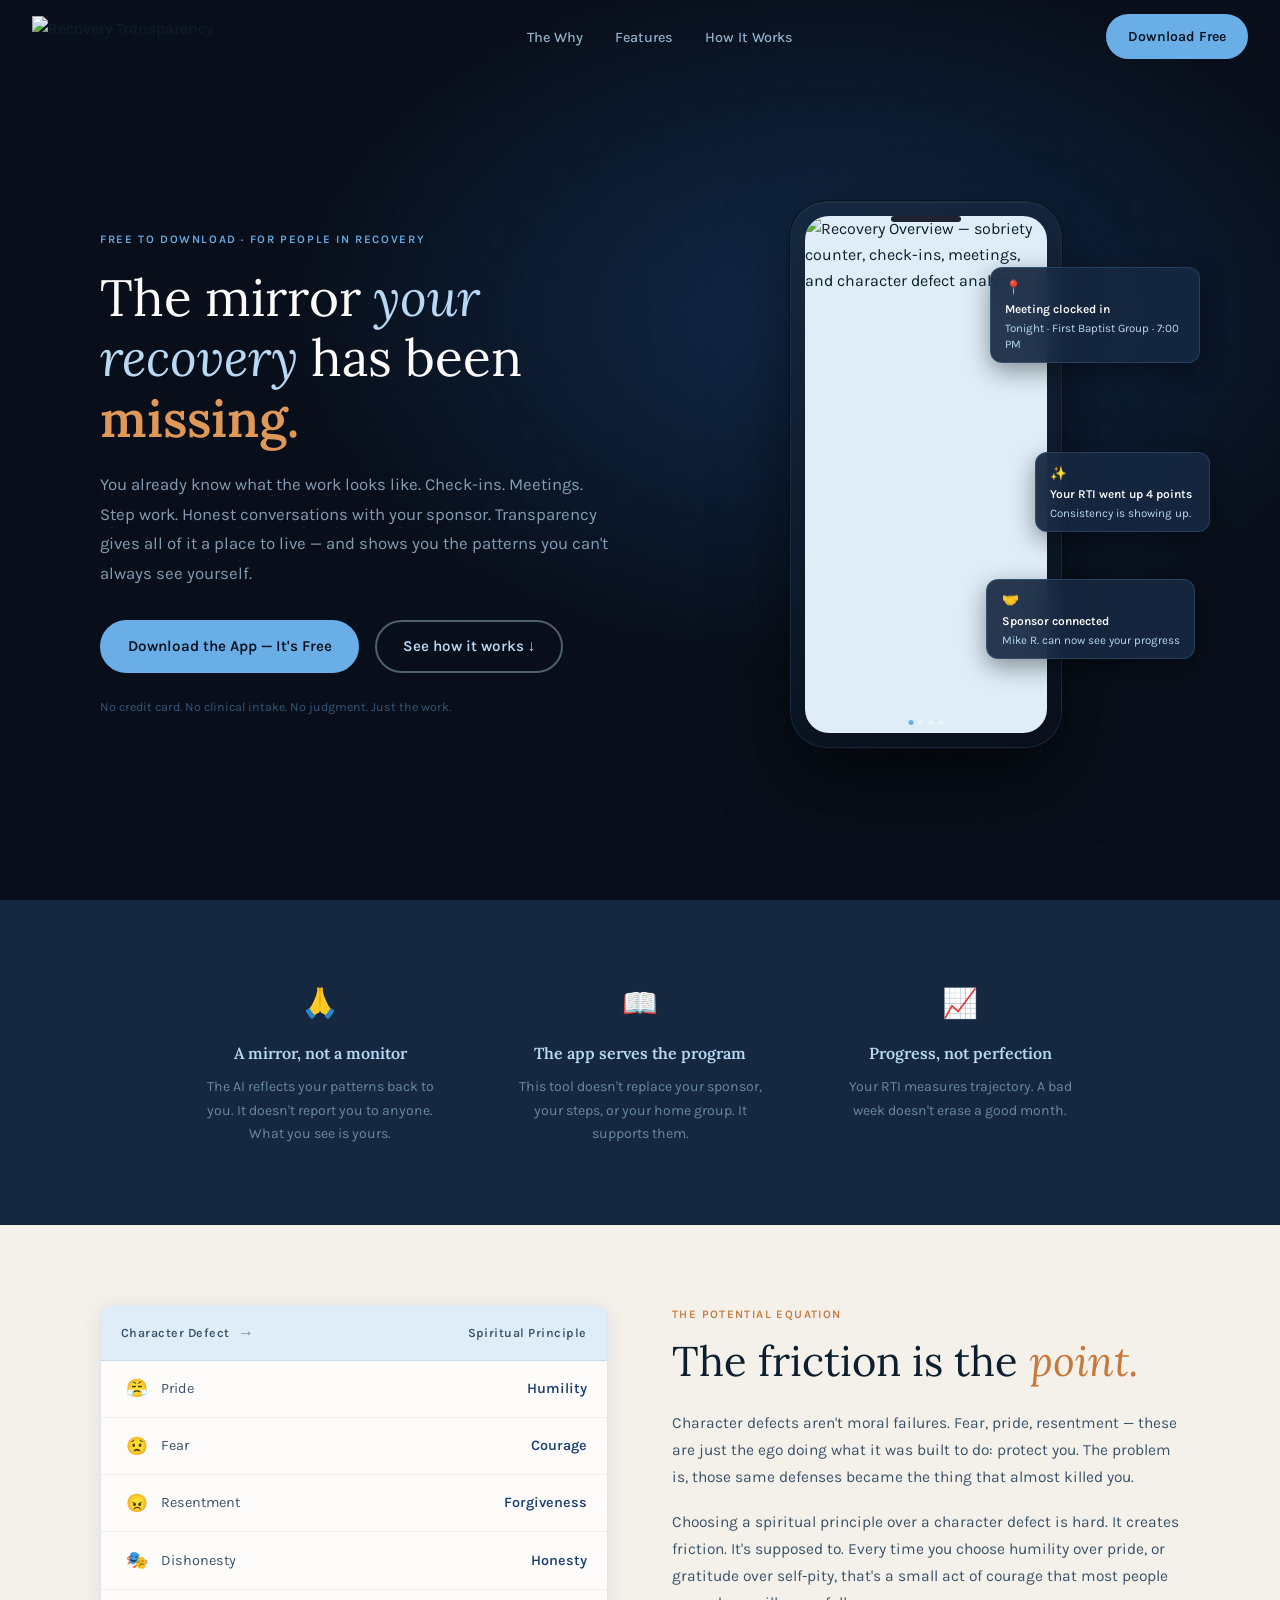
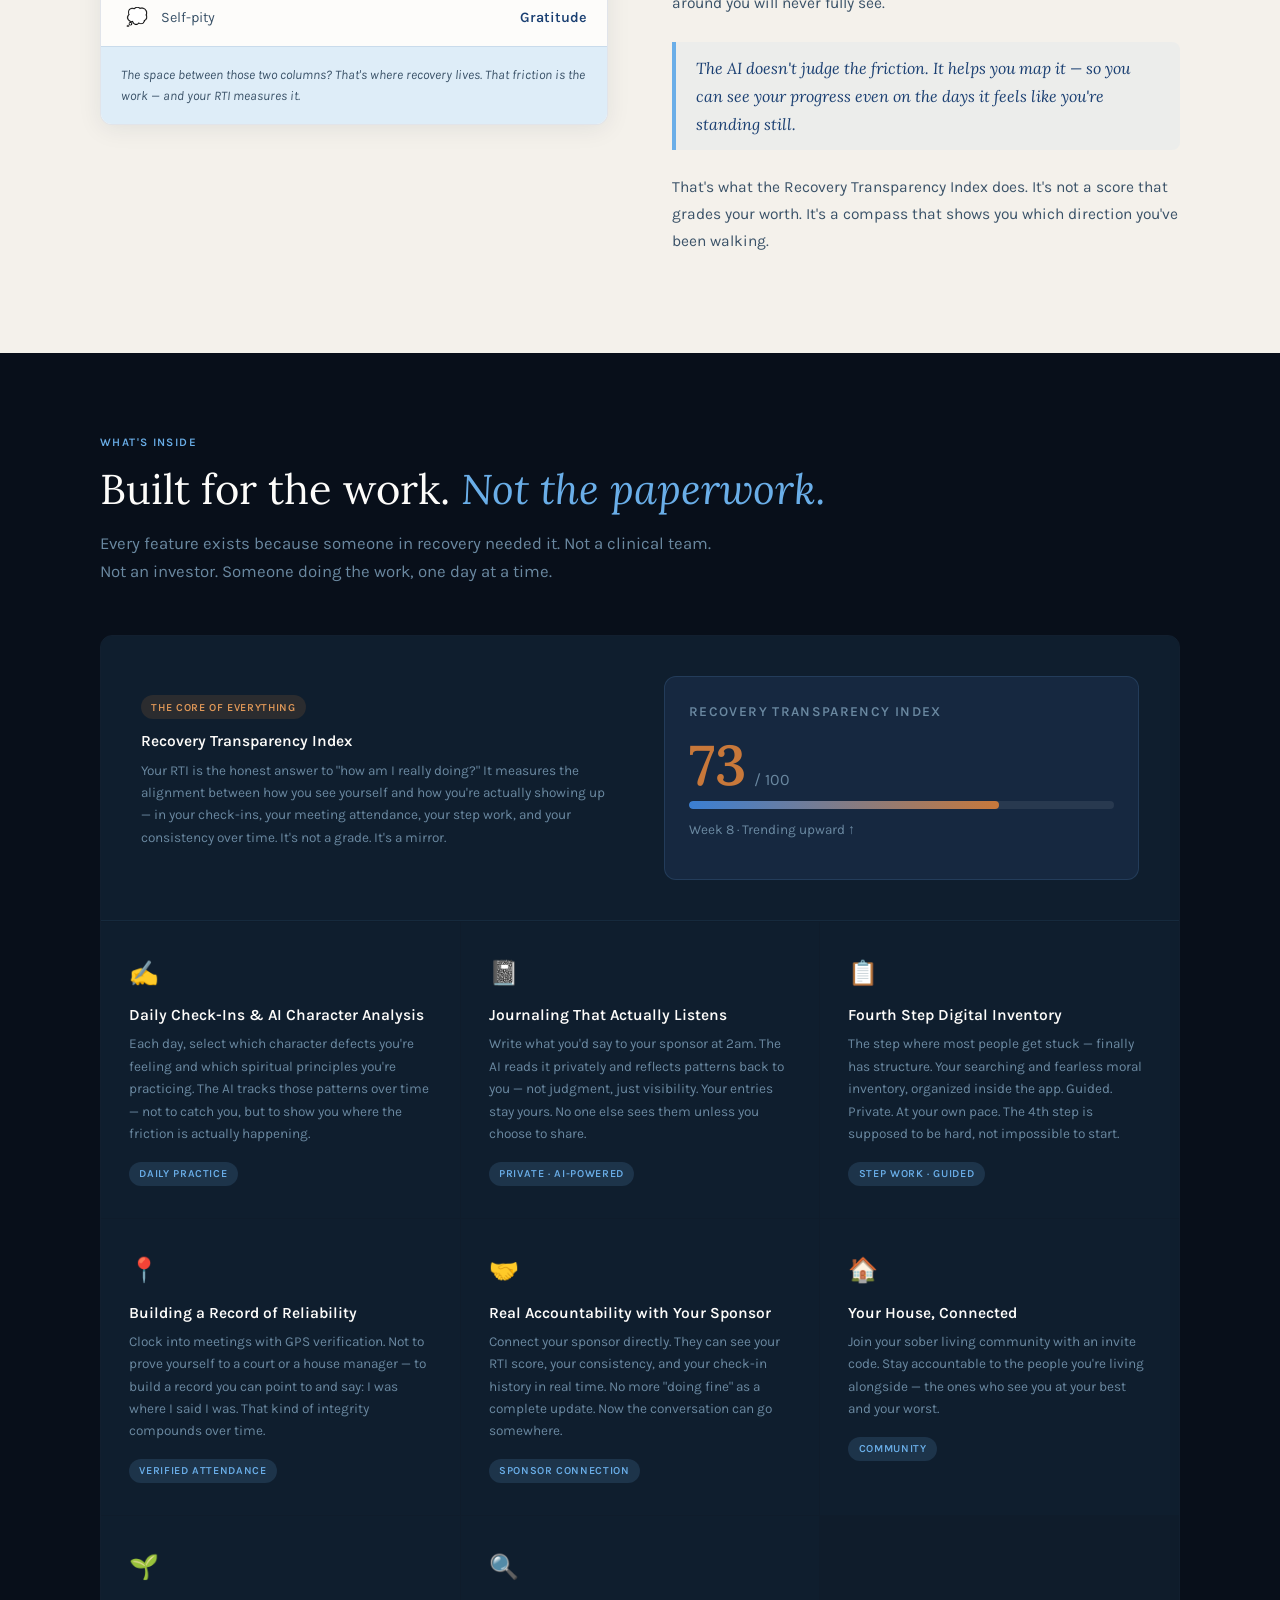
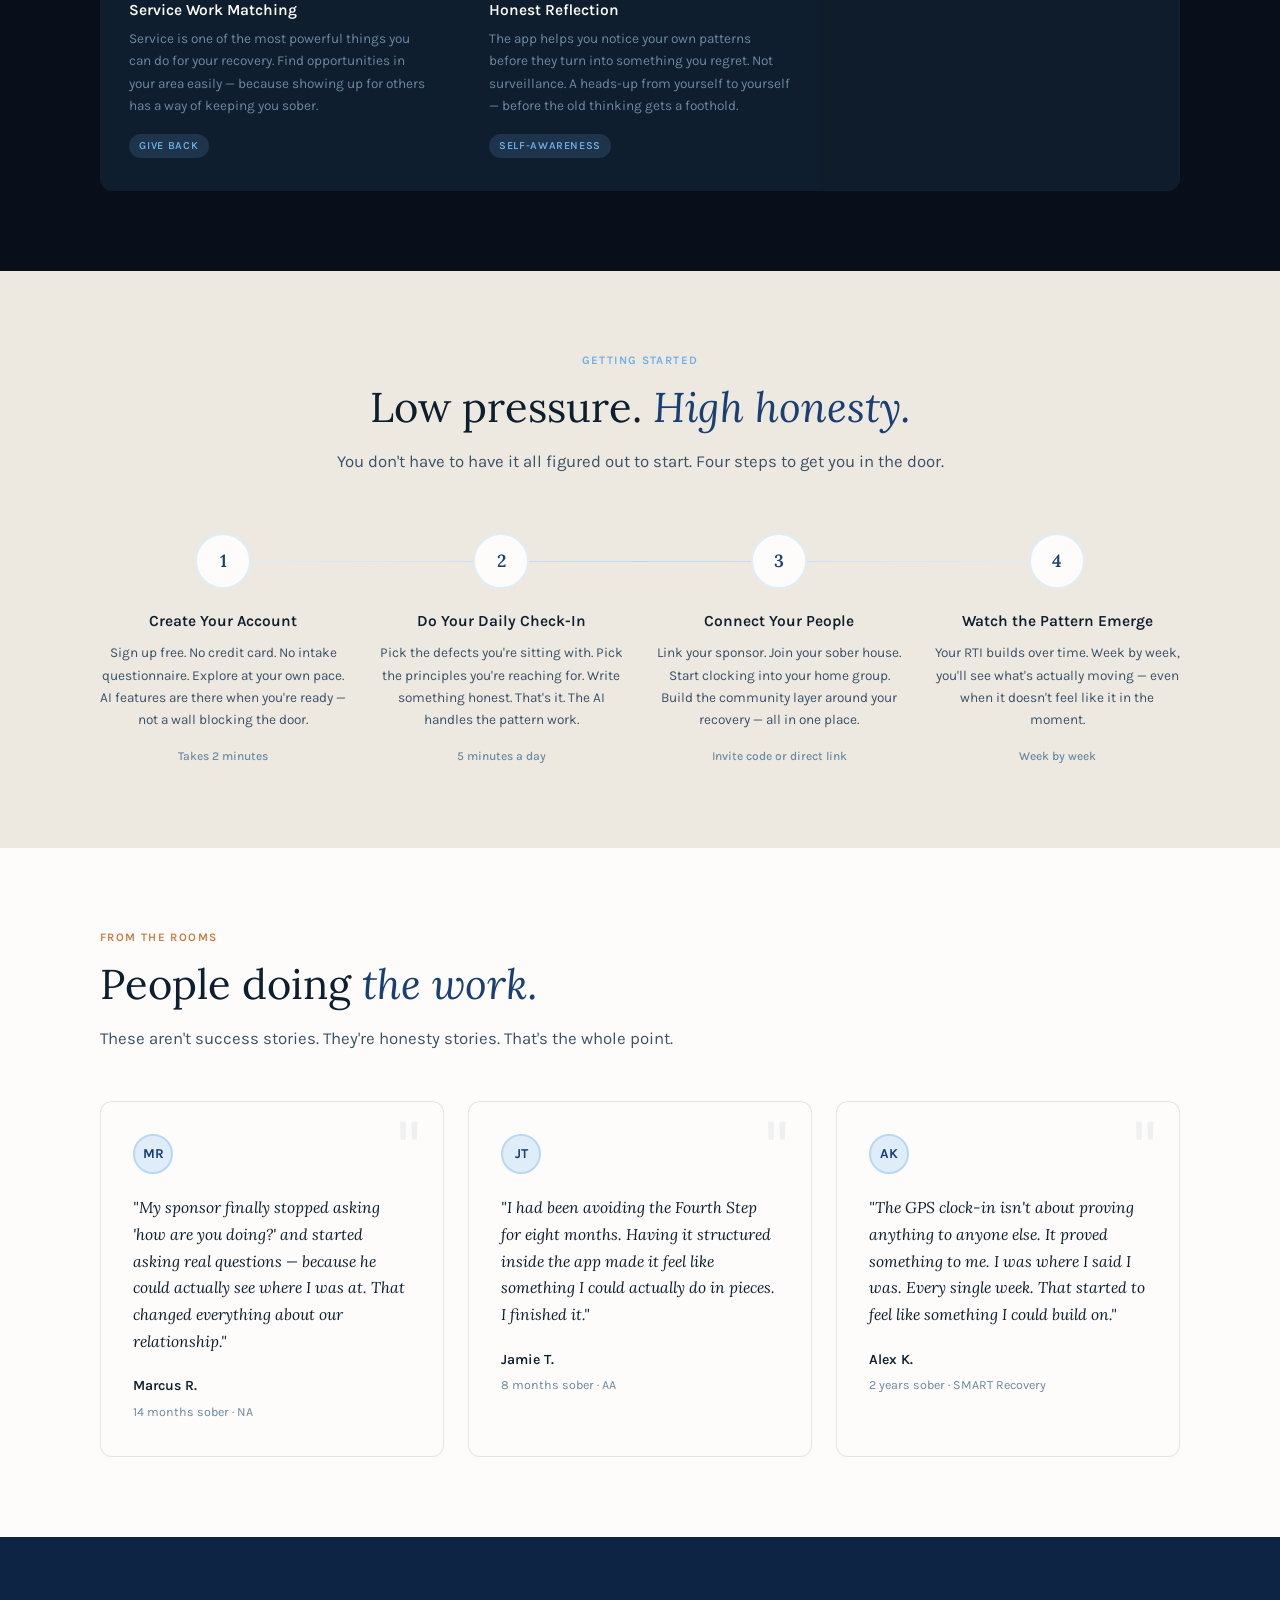
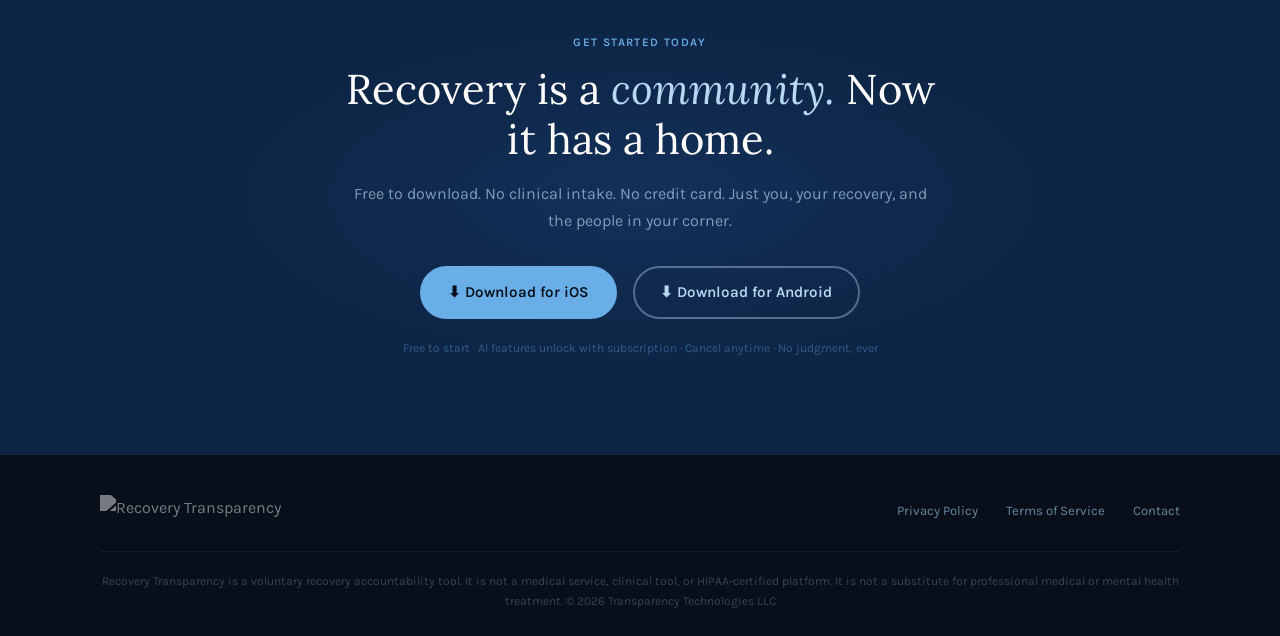
==== index.html @ 27160d1b "feat: initial RTT individual landing page with brand system - Full 9-section marketing site for Reco" ====
<!DOCTYPE html>
<html lang="en">
<head>
  <meta charset="UTF-8" />
  <meta name="viewport" content="width=device-width, initial-scale=1.0" />
  <meta name="description" content="Recovery Transparency — the accountability app built for people doing the work. Track your recovery, connect with your sponsor, and see your patterns with the Recovery Transparency Index." />
  <title>Recovery Transparency — The Mirror Your Recovery Has Been Missing</title>

  <!-- Google Fonts -->
  <link rel="preconnect" href="https://fonts.googleapis.com" />
  <link rel="preconnect" href="https://fonts.gstatic.com" crossorigin />
  <link href="https://fonts.googleapis.com/css2?family=Lora:ital,wght@0,400;0,600;1,400;1,600&family=Karla:wght@300;400;500;600&display=swap" rel="stylesheet" />

  <!-- Styles -->
  <link rel="stylesheet" href="css/styles.css" />
</head>
<body>

  <!-- ════════════════════════════════════════════════════════
       1. FIXED NAV
       ════════════════════════════════════════════════════════ -->
  <nav id="site-nav" aria-label="Main navigation">
    <a href="#" class="nav-logo" aria-label="Recovery Transparency home">
      <img src="assets/images/logo.png" alt="Recovery Transparency" height="42" />
    </a>

    <ul class="nav-links" role="list">
      <li><a href="#why">The Why</a></li>
      <li><a href="#features">Features</a></li>
      <li><a href="#how">How It Works</a></li>
    </ul>

    <div class="nav-cta">
      <a href="#download" class="btn btn-sky">Download Free</a>
    </div>
  </nav>


  <!-- ════════════════════════════════════════════════════════
       2. HERO
       ════════════════════════════════════════════════════════ -->
  <section class="hero" aria-label="Hero">
    <div class="hero-inner">

      <!-- Copy -->
      <div class="hero-copy">
        <span class="hero-eyebrow">Free to download &middot; For people in recovery</span>

        <h1 class="hero-h1">
          The mirror <em>your recovery</em> has been <strong>missing.</strong>
        </h1>

        <p class="hero-body">
          You already know what the work looks like. Check-ins. Meetings. Step work. Honest conversations with your sponsor. Transparency gives all of it a place to live &mdash; and shows you the patterns you can't always see yourself.
        </p>

        <div class="hero-buttons">
          <a href="#download" class="btn btn-sky">Download the App &mdash; It's Free</a>
          <a href="#how" class="btn btn-ghost">See how it works &darr;</a>
        </div>

        <p class="hero-footnote">No credit card. No clinical intake. No judgment. Just the work.</p>
      </div>

      <!-- Phone mockup -->
      <div class="hero-visual">
        <div class="phone-frame">
          <div class="phone-screen">

            <!-- Screenshot carousel
                 Save your screenshots to assets/images/screenshots/
                 Recommended filenames listed below (3 images minimum).
                 The carousel auto-rotates every 3.2 seconds.
            -->
            <div class="screen-carousel">

              <!-- Slide 1: Insights / Recovery Overview
                   Save as: assets/images/screenshots/screen-insights.png -->
              <div class="screen-slide active">
                <img
                  src="assets/images/screenshots/screen-insights.png"
                  alt="Recovery Overview — sobriety counter, check-ins, meetings, and character defect analysis"
                  loading="eager"
                />
              </div>

              <!-- Slide 2: RTI Assessment
                   Save as: assets/images/screenshots/screen-assess.png -->
              <div class="screen-slide">
                <img
                  src="assets/images/screenshots/screen-assess.png"
                  alt="RTI Assessment — weekly recovery scores across Resolve, Acceptance, Self-Worth, and Program Engagement"
                  loading="lazy"
                />
              </div>

              <!-- Slide 3: Meeting Attendance GPS Check-in
                   Save as: assets/images/screenshots/screen-checkin.png -->
              <div class="screen-slide">
                <img
                  src="assets/images/screenshots/screen-checkin.png"
                  alt="Meeting Attendance — GPS verified clock-in with live timer"
                  loading="lazy"
                />
              </div>

              <!-- Slide 4: Fourth Step Inventory
                   Save as: assets/images/screenshots/screen-step4.png -->
              <div class="screen-slide">
                <img
                  src="assets/images/screenshots/screen-step4.png"
                  alt="Fourth Step Inventory — structured resentments, fears, and sex inventory"
                  loading="lazy"
                />
              </div>

            </div><!-- /screen-carousel -->

            <!-- Carousel dots -->
            <div class="screen-dots" aria-hidden="true">
              <button class="screen-dot active" aria-label="Slide 1"></button>
              <button class="screen-dot" aria-label="Slide 2"></button>
              <button class="screen-dot" aria-label="Slide 3"></button>
              <button class="screen-dot" aria-label="Slide 4"></button>
            </div>

          </div><!-- /phone-screen -->
        </div><!-- /phone-frame -->

        <!-- Floating notification cards -->
        <div class="float-card card-1" aria-hidden="true">
          <span class="float-icon">📍</span>
          <strong>Meeting clocked in</strong>
          Tonight &middot; First Baptist Group &middot; 7:00 PM
        </div>

        <div class="float-card card-2" aria-hidden="true">
          <span class="float-icon">✨</span>
          <strong>Your RTI went up 4 points</strong>
          Consistency is showing up.
        </div>

        <div class="float-card card-3" aria-hidden="true">
          <span class="float-icon">🤝</span>
          <strong>Sponsor connected</strong>
          Mike R. can now see your progress
        </div>

      </div><!-- /hero-visual -->
    </div><!-- /hero-inner -->
  </section>


  <!-- ════════════════════════════════════════════════════════
       3. PHILOSOPHY STRIP
       ════════════════════════════════════════════════════════ -->
  <section class="philosophy" aria-label="Our philosophy">
    <div class="philosophy-inner">

      <div class="phil-item reveal">
        <span class="phil-icon">🙏</span>
        <p class="phil-title">A mirror, not a monitor</p>
        <p class="phil-body">The AI reflects your patterns back to you. It doesn't report you to anyone. What you see is yours.</p>
      </div>

      <div class="phil-item reveal reveal-delay-1">
        <span class="phil-icon">📖</span>
        <p class="phil-title">The app serves the program</p>
        <p class="phil-body">This tool doesn't replace your sponsor, your steps, or your home group. It supports them.</p>
      </div>

      <div class="phil-item reveal reveal-delay-2">
        <span class="phil-icon">📈</span>
        <p class="phil-title">Progress, not perfection</p>
        <p class="phil-body">Your RTI measures trajectory. A bad week doesn't erase a good month.</p>
      </div>

    </div>
  </section>


  <!-- ════════════════════════════════════════════════════════
       4. POTENTIAL EQUATION  (#why)
       ════════════════════════════════════════════════════════ -->
  <section id="why" class="potential" aria-labelledby="why-heading">
    <div class="potential-inner">

      <!-- Left: visual card -->
      <div class="reveal">
        <div class="defect-card">
          <div class="defect-card-header">
            <span>Character Defect</span>
            <span class="arrow">&rarr;</span>
            <span>Spiritual Principle</span>
          </div>

          <div class="defect-row">
            <span class="defect-emoji">😤</span>
            <span class="defect-name">Pride</span>
            <span class="principle-name">Humility</span>
          </div>

          <div class="defect-row">
            <span class="defect-emoji">😟</span>
            <span class="defect-name">Fear</span>
            <span class="principle-name">Courage</span>
          </div>

          <div class="defect-row">
            <span class="defect-emoji">😠</span>
            <span class="defect-name">Resentment</span>
            <span class="principle-name">Forgiveness</span>
          </div>

          <div class="defect-row">
            <span class="defect-emoji">🎭</span>
            <span class="defect-name">Dishonesty</span>
            <span class="principle-name">Honesty</span>
          </div>

          <div class="defect-row">
            <span class="defect-emoji">💭</span>
            <span class="defect-name">Self-pity</span>
            <span class="principle-name">Gratitude</span>
          </div>

          <p class="friction-box">
            The space between those two columns? That's where recovery lives. That friction is the work &mdash; and your RTI measures it.
          </p>
        </div>
      </div>

      <!-- Right: copy -->
      <div class="potential-copy reveal reveal-delay-1">
        <span class="eyebrow">The Potential Equation</span>
        <h2 id="why-heading" class="section-title">The friction is the <em>point.</em></h2>

        <p>Character defects aren't moral failures. Fear, pride, resentment &mdash; these are just the ego doing what it was built to do: protect you. The problem is, those same defenses became the thing that almost killed you.</p>

        <p>Choosing a spiritual principle over a character defect is hard. It creates friction. It's supposed to. Every time you choose humility over pride, or gratitude over self-pity, that's a small act of courage that most people around you will never fully see.</p>

        <blockquote>
          <p>The AI doesn't judge the friction. It helps you map it &mdash; so you can see your progress even on the days it feels like you're standing still.</p>
        </blockquote>

        <p>That's what the Recovery Transparency Index does. It's not a score that grades your worth. It's a compass that shows you which direction you've been walking.</p>
      </div>

    </div>
  </section>


  <!-- ════════════════════════════════════════════════════════
       5. FEATURES  (#features)
       ════════════════════════════════════════════════════════ -->
  <section id="features" class="features" aria-labelledby="features-heading">
    <div class="features-header">
      <span class="eyebrow">What's inside</span>
      <h2 id="features-heading" class="section-title">Built for the work. <em>Not the paperwork.</em></h2>
      <p class="section-lead">Every feature exists because someone in recovery needed it. Not a clinical team. Not an investor. Someone doing the work, one day at a time.</p>
    </div>

    <div class="features-grid-wrap">
      <div class="features-grid">

        <!-- Hero feature: RTI -->
        <div class="feat-cell feat-hero reveal">
          <div class="feat-hero-copy">
            <span class="tag">The Core of Everything</span>
            <h3>Recovery Transparency Index</h3>
            <p>Your RTI is the honest answer to "how am I really doing?" It measures the alignment between how you see yourself and how you're actually showing up &mdash; in your check-ins, your meeting attendance, your step work, and your consistency over time. It's not a grade. It's a mirror.</p>
          </div>

          <div class="rti-widget">
            <p class="rti-widget-label">Recovery Transparency Index</p>
            <div class="rti-score-row">
              <span class="rti-number">73</span>
              <span class="rti-denom">/ 100</span>
            </div>
            <div class="rti-bar-wrap">
              <div class="rti-bar"></div>
            </div>
            <p class="rti-week">Week 8 &middot; Trending upward &uarr;</p>
          </div>
        </div>

        <!-- Feature 1 -->
        <div class="feat-cell reveal">
          <span class="feat-icon">✍️</span>
          <h3>Daily Check-Ins &amp; AI Character Analysis</h3>
          <p>Each day, select which character defects you're feeling and which spiritual principles you're practicing. The AI tracks those patterns over time &mdash; not to catch you, but to show you where the friction is actually happening.</p>
          <span class="tag">Daily Practice</span>
        </div>

        <!-- Feature 2 -->
        <div class="feat-cell reveal reveal-delay-1">
          <span class="feat-icon">📓</span>
          <h3>Journaling That Actually Listens</h3>
          <p>Write what you'd say to your sponsor at 2am. The AI reads it privately and reflects patterns back to you &mdash; not judgment, just visibility. Your entries stay yours. No one else sees them unless you choose to share.</p>
          <span class="tag">Private &middot; AI-Powered</span>
        </div>

        <!-- Feature 3 -->
        <div class="feat-cell reveal reveal-delay-2">
          <span class="feat-icon">📋</span>
          <h3>Fourth Step Digital Inventory</h3>
          <p>The step where most people get stuck &mdash; finally has structure. Your searching and fearless moral inventory, organized inside the app. Guided. Private. At your own pace. The 4th step is supposed to be hard, not impossible to start.</p>
          <span class="tag">Step Work &middot; Guided</span>
        </div>

        <!-- Feature 4 -->
        <div class="feat-cell reveal">
          <span class="feat-icon">📍</span>
          <h3>Building a Record of Reliability</h3>
          <p>Clock into meetings with GPS verification. Not to prove yourself to a court or a house manager &mdash; to build a record you can point to and say: I was where I said I was. That kind of integrity compounds over time.</p>
          <span class="tag">Verified Attendance</span>
        </div>

        <!-- Feature 5 -->
        <div class="feat-cell reveal reveal-delay-1">
          <span class="feat-icon">🤝</span>
          <h3>Real Accountability with Your Sponsor</h3>
          <p>Connect your sponsor directly. They can see your RTI score, your consistency, and your check-in history in real time. No more "doing fine" as a complete update. Now the conversation can go somewhere.</p>
          <span class="tag">Sponsor Connection</span>
        </div>

        <!-- Feature 6 -->
        <div class="feat-cell reveal reveal-delay-2">
          <span class="feat-icon">🏠</span>
          <h3>Your House, Connected</h3>
          <p>Join your sober living community with an invite code. Stay accountable to the people you're living alongside &mdash; the ones who see you at your best and your worst.</p>
          <span class="tag">Community</span>
        </div>

        <!-- Feature 7 -->
        <div class="feat-cell reveal">
          <span class="feat-icon">🌱</span>
          <h3>Service Work Matching</h3>
          <p>Service is one of the most powerful things you can do for your recovery. Find opportunities in your area easily &mdash; because showing up for others has a way of keeping you sober.</p>
          <span class="tag">Give Back</span>
        </div>

        <!-- Feature 8 -->
        <div class="feat-cell reveal reveal-delay-1">
          <span class="feat-icon">🔍</span>
          <h3>Honest Reflection</h3>
          <p>The app helps you notice your own patterns before they turn into something you regret. Not surveillance. A heads-up from yourself to yourself &mdash; before the old thinking gets a foothold.</p>
          <span class="tag">Self-Awareness</span>
        </div>

      </div><!-- /features-grid -->
    </div><!-- /features-grid-wrap -->
  </section>


  <!-- ════════════════════════════════════════════════════════
       6. HOW IT WORKS  (#how)
       ════════════════════════════════════════════════════════ -->
  <section id="how" class="how-it-works" aria-labelledby="how-heading">
    <div class="how-header">
      <span class="eyebrow">Getting started</span>
      <h2 id="how-heading" class="section-title">Low pressure. <em>High honesty.</em></h2>
      <p class="section-lead">You don't have to have it all figured out to start. Four steps to get you in the door.</p>
    </div>

    <div class="steps-grid">

      <div class="step-item reveal">
        <div class="step-circle">1</div>
        <h3 class="step-title">Create Your Account</h3>
        <p class="step-body">Sign up free. No credit card. No intake questionnaire. Explore at your own pace. AI features are there when you're ready &mdash; not a wall blocking the door.</p>
        <span class="step-note">Takes 2 minutes</span>
      </div>

      <div class="step-item reveal reveal-delay-1">
        <div class="step-circle">2</div>
        <h3 class="step-title">Do Your Daily Check-In</h3>
        <p class="step-body">Pick the defects you're sitting with. Pick the principles you're reaching for. Write something honest. That's it. The AI handles the pattern work.</p>
        <span class="step-note">5 minutes a day</span>
      </div>

      <div class="step-item reveal reveal-delay-2">
        <div class="step-circle">3</div>
        <h3 class="step-title">Connect Your People</h3>
        <p class="step-body">Link your sponsor. Join your sober house. Start clocking into your home group. Build the community layer around your recovery &mdash; all in one place.</p>
        <span class="step-note">Invite code or direct link</span>
      </div>

      <div class="step-item reveal reveal-delay-3">
        <div class="step-circle">4</div>
        <h3 class="step-title">Watch the Pattern Emerge</h3>
        <p class="step-body">Your RTI builds over time. Week by week, you'll see what's actually moving &mdash; even when it doesn't feel like it in the moment.</p>
        <span class="step-note">Week by week</span>
      </div>

    </div>
  </section>


  <!-- ════════════════════════════════════════════════════════
       7. TESTIMONIALS
       ════════════════════════════════════════════════════════ -->
  <section class="testimonials" aria-labelledby="testimonials-heading">
    <div class="test-header">
      <span class="eyebrow">From the rooms</span>
      <h2 id="testimonials-heading" class="section-title">People doing <em>the work.</em></h2>
      <p class="section-lead">These aren't success stories. They're honesty stories. That's the whole point.</p>
    </div>

    <div class="test-grid">

      <!-- Testimonial 1 -->
      <div class="test-card reveal">
        <div class="test-avatar" aria-hidden="true">MR</div>
        <blockquote class="test-quote">
          "My sponsor finally stopped asking 'how are you doing?' and started asking real questions &mdash; because he could actually see where I was at. That changed everything about our relationship."
        </blockquote>
        <div class="test-byline">
          <strong>Marcus R.</strong>
          <span>14 months sober &middot; NA</span>
        </div>
      </div>

      <!-- Testimonial 2 -->
      <div class="test-card reveal reveal-delay-1">
        <div class="test-avatar" aria-hidden="true">JT</div>
        <blockquote class="test-quote">
          "I had been avoiding the Fourth Step for eight months. Having it structured inside the app made it feel like something I could actually do in pieces. I finished it."
        </blockquote>
        <div class="test-byline">
          <strong>Jamie T.</strong>
          <span>8 months sober &middot; AA</span>
        </div>
      </div>

      <!-- Testimonial 3 -->
      <div class="test-card reveal reveal-delay-2">
        <div class="test-avatar" aria-hidden="true">AK</div>
        <blockquote class="test-quote">
          "The GPS clock-in isn't about proving anything to anyone else. It proved something to me. I was where I said I was. Every single week. That started to feel like something I could build on."
        </blockquote>
        <div class="test-byline">
          <strong>Alex K.</strong>
          <span>2 years sober &middot; SMART Recovery</span>
        </div>
      </div>

    </div>
  </section>


  <!-- ════════════════════════════════════════════════════════
       8. CTA / DOWNLOAD  (#download)
       ════════════════════════════════════════════════════════ -->
  <section id="download" class="cta-section" aria-labelledby="download-heading">
    <div class="cta-inner">
      <span class="eyebrow">Get started today</span>
      <h2 id="download-heading" class="section-title">Recovery is a <em>community.</em> Now it has a home.</h2>
      <p class="cta-body">Free to download. No clinical intake. No credit card. Just you, your recovery, and the people in your corner.</p>

      <div class="cta-buttons">
        <!-- Replace href="#" with your App Store URL when available -->
        <a href="#" class="btn btn-sky">&#11015; Download for iOS</a>
        <!-- Replace href="#" with your Google Play URL when available -->
        <a href="#" class="btn btn-ghost">&#11015; Download for Android</a>
      </div>

      <p class="cta-fine">Free to start &middot; AI features unlock with subscription &middot; Cancel anytime &middot; No judgment, ever</p>
    </div>
  </section>


  <!-- ════════════════════════════════════════════════════════
       9. FOOTER
       ════════════════════════════════════════════════════════ -->
  <footer aria-label="Site footer">
    <div class="footer-top">
      <a href="#" class="footer-logo" aria-label="Recovery Transparency home">
        <img
          src="assets/images/logo.png"
          alt="Recovery Transparency"
          height="32"
          style="filter: brightness(0) invert(1); opacity: 0.45;"
        />
      </a>

      <nav class="footer-links" aria-label="Footer navigation">
        <a href="#">Privacy Policy</a>
        <a href="#">Terms of Service</a>
        <a href="#">Contact</a>
      </nav>
    </div>

    <hr class="footer-divider" />

    <p class="footer-disclaimer">
      Recovery Transparency is a voluntary recovery accountability tool. It is not a medical service, clinical tool, or HIPAA-certified platform. It is not a substitute for professional medical or mental health treatment. &copy; 2026 Transparency Technologies LLC
    </p>
  </footer>


  <!-- JS -->
  <script src="js/main.js"></script>

</body>
</html>
---- css/styles.css ----
/* ============================================================
   RECOVERY TRANSPARENCY — styles.css
   Transparency Technologies LLC
   Pure CSS, no frameworks
   ============================================================ */

/* ── Google Fonts ─────────────────────────────────────────── */
@import url('https://fonts.googleapis.com/css2?family=Lora:ital,wght@0,400;0,600;1,400;1,600&family=Karla:wght@300;400;500;600&display=swap');

/* ── Brand Tokens ─────────────────────────────────────────── */
:root {
  /* Blues */
  --color-navy-deep:      #0d2444;
  --color-brand-blue:     #1a3f72;
  --color-interactive:    #3a7fd4;
  --color-sky:            #6aaee8;
  --color-frost:          #b8d8f4;
  --color-pale:           #deedf8;

  /* Ambers & Gold */
  --color-amber:          #c8783a;
  --color-amber-light:    #e09858;
  --color-gold:           #c8a040;

  /* Darks */
  --color-night:          #080f1a;
  --color-deep:           #0f1e2e;
  --color-slate:          #162840;

  /* Lights */
  --color-paper:          #f4f1eb;
  --color-warm:           #ede9e0;
  --color-white:          #fdfcfa;

  /* Text */
  --color-text-dark:      #0d1e2e;
  --color-text-mid:       #3a5268;
  --color-text-soft:      #6a88a0;

  /* Fonts */
  --font-display:         'Lora', Georgia, serif;
  --font-body:            'Karla', 'Helvetica Neue', sans-serif;

  /* Spacing */
  --section-pad:          5rem 1.5rem;
  --container-max:        1080px;
  --radius:               12px;
  --radius-sm:            8px;
}

/* ── Reset & Base ─────────────────────────────────────────── */
*, *::before, *::after {
  box-sizing: border-box;
  margin: 0;
  padding: 0;
}

html {
  scroll-behavior: smooth;
  font-size: 16px;
}

body {
  font-family: var(--font-body);
  font-weight: 400;
  color: var(--color-text-dark);
  background: var(--color-white);
  line-height: 1.65;
  -webkit-font-smoothing: antialiased;
}

img {
  max-width: 100%;
  height: auto;
  display: block;
}

a {
  color: inherit;
  text-decoration: none;
}

ul {
  list-style: none;
}

/* ── Utility ──────────────────────────────────────────────── */
.container {
  max-width: var(--container-max);
  margin: 0 auto;
  padding: 0 1.5rem;
}

.eyebrow {
  font-family: var(--font-body);
  font-size: 0.72rem;
  font-weight: 600;
  letter-spacing: 0.12em;
  text-transform: uppercase;
  color: var(--color-sky);
  display: block;
  margin-bottom: 0.75rem;
}

.section-title {
  font-family: var(--font-display);
  font-size: clamp(1.8rem, 3.5vw, 2.6rem);
  font-weight: 400;
  line-height: 1.2;
  color: var(--color-text-dark);
  margin-bottom: 1rem;
}

.section-title em {
  font-style: italic;
  color: var(--color-brand-blue);
}

.section-lead {
  font-size: 1.05rem;
  color: var(--color-text-mid);
  max-width: 640px;
  line-height: 1.7;
}

.btn {
  display: inline-flex;
  align-items: center;
  gap: 0.5rem;
  padding: 0.75rem 1.6rem;
  border-radius: 50px;
  font-family: var(--font-body);
  font-size: 0.95rem;
  font-weight: 600;
  cursor: pointer;
  border: 2px solid transparent;
  transition: background 0.2s, color 0.2s, transform 0.15s, border-color 0.2s;
  white-space: nowrap;
}

.btn:hover {
  transform: translateY(-2px);
}

.btn-sky {
  background: var(--color-sky);
  color: var(--color-night);
  border-color: var(--color-sky);
}

.btn-sky:hover {
  background: var(--color-frost);
  border-color: var(--color-frost);
}

.btn-ghost {
  background: transparent;
  color: var(--color-frost);
  border-color: rgba(184, 216, 244, 0.4);
}

.btn-ghost:hover {
  background: rgba(184, 216, 244, 0.08);
  border-color: var(--color-frost);
}

.btn-ghost-dark {
  background: transparent;
  color: var(--color-brand-blue);
  border-color: var(--color-brand-blue);
}

.btn-ghost-dark:hover {
  background: var(--color-brand-blue);
  color: var(--color-white);
}

.tag {
  display: inline-block;
  padding: 0.2rem 0.65rem;
  border-radius: 50px;
  font-size: 0.7rem;
  font-weight: 600;
  letter-spacing: 0.06em;
  text-transform: uppercase;
  background: rgba(106, 174, 232, 0.15);
  color: var(--color-sky);
}

/* ── Scroll Reveal ────────────────────────────────────────── */
.reveal {
  opacity: 0;
  transform: translateY(22px);
  transition: opacity 0.65s ease, transform 0.65s ease;
}

.reveal.is-visible {
  opacity: 1;
  transform: translateY(0);
}

.reveal-delay-1 { transition-delay: 0.1s; }
.reveal-delay-2 { transition-delay: 0.2s; }
.reveal-delay-3 { transition-delay: 0.3s; }
.reveal-delay-4 { transition-delay: 0.4s; }

/* ── Hero Entrance Animations ─────────────────────────────── */
@keyframes riseUp {
  from { opacity: 0; transform: translateY(20px); }
  to   { opacity: 1; transform: translateY(0); }
}

@keyframes fadeIn {
  from { opacity: 0; }
  to   { opacity: 1; }
}

@keyframes growBar {
  from { width: 0; }
  to   { width: 73%; }
}

@keyframes bob {
  0%, 100% { transform: translateY(0); }
  50%       { transform: translateY(-8px); }
}

@keyframes slideInRight {
  from { opacity: 0; transform: translateX(30px); }
  to   { opacity: 1; transform: translateX(0); }
}

/* ── NAV ──────────────────────────────────────────────────── */
#site-nav {
  position: fixed;
  top: 0;
  left: 0;
  right: 0;
  z-index: 1000;
  display: flex;
  align-items: center;
  justify-content: space-between;
  padding: 0.9rem 2rem;
  background: transparent;
  transition: background 0.3s, backdrop-filter 0.3s, box-shadow 0.3s;
}

#site-nav.scrolled {
  background: rgba(8, 15, 26, 0.88);
  backdrop-filter: blur(16px);
  -webkit-backdrop-filter: blur(16px);
  box-shadow: 0 1px 0 rgba(106, 174, 232, 0.1);
}

.nav-logo img {
  height: 42px;
  width: auto;
  display: block;
}

.nav-links {
  display: flex;
  align-items: center;
  gap: 2rem;
}

.nav-links a {
  font-size: 0.9rem;
  font-weight: 500;
  color: var(--color-frost);
  opacity: 0.8;
  transition: opacity 0.2s, color 0.2s;
}

.nav-links a:hover {
  opacity: 1;
  color: var(--color-sky);
}

.nav-cta .btn {
  padding: 0.55rem 1.25rem;
  font-size: 0.88rem;
}

/* ── HERO ─────────────────────────────────────────────────── */
.hero {
  min-height: 100vh;
  background: var(--color-night);
  position: relative;
  display: flex;
  align-items: center;
  overflow: hidden;
  padding: 7rem 2rem 4rem;
}

/* Radial glow */
.hero::before {
  content: '';
  position: absolute;
  inset: 0;
  background: radial-gradient(ellipse 60% 55% at 65% 35%, rgba(26, 63, 114, 0.55) 0%, transparent 70%);
  pointer-events: none;
}

/* Dot grid */
.hero::after {
  content: '';
  position: absolute;
  inset: 0;
  background-image: radial-gradient(circle, rgba(106, 174, 232, 0.12) 1px, transparent 1px);
  background-size: 32px 32px;
  pointer-events: none;
}

.hero-inner {
  position: relative;
  z-index: 1;
  max-width: var(--container-max);
  margin: 0 auto;
  width: 100%;
  display: grid;
  grid-template-columns: 1fr 1fr;
  gap: 4rem;
  align-items: center;
}

/* Hero copy */
.hero-copy {
  max-width: 540px;
}

.hero-eyebrow {
  font-family: var(--font-body);
  font-size: 0.72rem;
  font-weight: 600;
  letter-spacing: 0.14em;
  text-transform: uppercase;
  color: var(--color-sky);
  display: block;
  margin-bottom: 1.1rem;
  animation: riseUp 0.6s ease both;
  animation-delay: 0.1s;
}

.hero-h1 {
  font-family: var(--font-display);
  font-size: clamp(2rem, 4.5vw, 3.2rem);
  font-weight: 400;
  line-height: 1.18;
  color: var(--color-white);
  margin-bottom: 1.4rem;
  animation: riseUp 0.6s ease both;
  animation-delay: 0.25s;
}

.hero-h1 em {
  font-style: italic;
  color: var(--color-frost);
}

.hero-h1 strong {
  font-weight: 600;
  color: var(--color-amber-light);
}

.hero-body {
  font-size: 1.05rem;
  color: rgba(184, 216, 244, 0.7);
  line-height: 1.75;
  margin-bottom: 2rem;
  animation: riseUp 0.6s ease both;
  animation-delay: 0.4s;
}

.hero-buttons {
  display: flex;
  gap: 1rem;
  flex-wrap: wrap;
  margin-bottom: 1.5rem;
  animation: riseUp 0.6s ease both;
  animation-delay: 0.55s;
}

.hero-footnote {
  font-size: 0.78rem;
  color: rgba(106, 174, 232, 0.45);
  animation: riseUp 0.6s ease both;
  animation-delay: 0.7s;
}

/* Phone wrapper */
.hero-visual {
  position: relative;
  display: flex;
  justify-content: center;
  animation: fadeIn 0.8s ease both;
  animation-delay: 0.4s;
}

/* Phone frame */
.phone-frame {
  width: 270px;
  height: 545px;
  background: linear-gradient(160deg, var(--color-slate) 0%, var(--color-night) 100%);
  border-radius: 36px;
  padding: 14px;
  box-shadow:
    0 0 0 1px rgba(106, 174, 232, 0.18),
    0 0 0 2px rgba(8, 15, 26, 0.8),
    0 32px 72px rgba(0, 0, 0, 0.6),
    inset 0 1px 0 rgba(255, 255, 255, 0.06);
  position: relative;
  z-index: 2;
  flex-shrink: 0;
}

/* Notch */
.phone-frame::before {
  content: '';
  position: absolute;
  top: 14px;
  left: 50%;
  transform: translateX(-50%);
  width: 70px;
  height: 6px;
  background: rgba(8, 15, 26, 0.9);
  border-radius: 3px;
  z-index: 10;
}

.phone-screen {
  width: 100%;
  height: 100%;
  border-radius: 24px;
  overflow: hidden;
  position: relative;
  background: var(--color-pale);
  display: flex;
  flex-direction: column;
}

/* Screenshot carousel */
.screen-carousel {
  position: relative;
  width: 100%;
  height: 100%;
  overflow: hidden;
}

.screen-slide {
  position: absolute;
  inset: 0;
  opacity: 0;
  transition: opacity 0.7s ease;
}

.screen-slide.active {
  opacity: 1;
}

.screen-slide img {
  width: 100%;
  height: 100%;
  object-fit: cover;
  object-position: top;
}

/* Carousel dots */
.screen-dots {
  position: absolute;
  bottom: 8px;
  left: 50%;
  transform: translateX(-50%);
  display: flex;
  gap: 5px;
  z-index: 5;
}

.screen-dot {
  width: 5px;
  height: 5px;
  border-radius: 50%;
  background: rgba(255,255,255,0.35);
  cursor: pointer;
  transition: background 0.3s;
  border: none;
  padding: 0;
}

.screen-dot.active {
  background: var(--color-sky);
}

/* Floating cards */
.float-card {
  position: absolute;
  background: rgba(22, 40, 64, 0.92);
  backdrop-filter: blur(12px);
  -webkit-backdrop-filter: blur(12px);
  border: 1px solid rgba(106, 174, 232, 0.2);
  border-radius: var(--radius);
  padding: 0.65rem 0.9rem;
  font-size: 0.72rem;
  color: var(--color-frost);
  line-height: 1.4;
  min-width: 175px;
  max-width: 210px;
  z-index: 5;
  box-shadow: 0 8px 24px rgba(0,0,0,0.4);
}

.float-card strong {
  display: block;
  font-weight: 600;
  color: var(--color-white);
  margin-bottom: 0.15rem;
  font-size: 0.75rem;
}

.float-card.card-1 {
  top: 12%;
  right: -20px;
  animation: bob 5s ease-in-out infinite;
  animation-delay: 0s;
}

.float-card.card-2 {
  top: 46%;
  right: -30px;
  animation: bob 5s ease-in-out infinite;
  animation-delay: 0.7s;
}

.float-card.card-3 {
  bottom: 16%;
  right: -15px;
  animation: bob 5s ease-in-out infinite;
  animation-delay: 1.4s;
}

.float-icon {
  font-size: 0.85rem;
  margin-bottom: 0.2rem;
  display: block;
}

/* ── PHILOSOPHY STRIP ─────────────────────────────────────── */
.philosophy {
  background: var(--color-slate);
  padding: 4rem 2rem;
}

.philosophy-inner {
  max-width: 920px;
  margin: 0 auto;
  display: grid;
  grid-template-columns: repeat(3, 1fr);
  gap: 2.5rem;
  text-align: center;
}

.phil-item {
  padding: 1rem;
}

.phil-icon {
  font-size: 1.8rem;
  display: block;
  margin-bottom: 0.75rem;
}

.phil-title {
  font-family: var(--font-display);
  font-size: 1rem;
  font-weight: 600;
  color: var(--color-frost);
  margin-bottom: 0.6rem;
}

.phil-body {
  font-size: 0.88rem;
  color: var(--color-text-soft);
  line-height: 1.65;
}

/* ── POTENTIAL EQUATION ───────────────────────────────────── */
.potential {
  background: var(--color-paper);
  padding: var(--section-pad);
}

.potential-inner {
  max-width: var(--container-max);
  margin: 0 auto;
  display: grid;
  grid-template-columns: 1fr 1fr;
  gap: 4rem;
  align-items: start;
}

/* Left card */
.defect-card {
  background: var(--color-white);
  border-radius: var(--radius);
  box-shadow: 0 4px 24px rgba(13, 36, 68, 0.08);
  border: 1px solid rgba(26, 63, 114, 0.12);
  overflow: hidden;
}

.defect-card-header {
  display: grid;
  grid-template-columns: auto 1fr auto;
  align-items: center;
  gap: 0.5rem;
  padding: 0.85rem 1.25rem;
  background: var(--color-pale);
  border-bottom: 1px solid rgba(26, 63, 114, 0.1);
  font-size: 0.78rem;
  font-weight: 600;
  color: var(--color-text-mid);
  letter-spacing: 0.04em;
}

.defect-card-header .arrow {
  color: var(--color-text-soft);
  font-size: 1rem;
}

.defect-row {
  display: grid;
  grid-template-columns: 2rem 1fr auto;
  align-items: center;
  gap: 0.5rem;
  padding: 0.85rem 1.25rem;
  border-bottom: 1px solid rgba(13, 36, 68, 0.05);
  transition: background 0.2s;
}

.defect-row:hover {
  background: rgba(222, 237, 248, 0.4);
}

.defect-row:last-of-type {
  border-bottom: none;
}

.defect-emoji {
  font-size: 1.1rem;
  text-align: center;
}

.defect-name {
  font-size: 0.9rem;
  color: var(--color-text-mid);
}

.principle-name {
  font-size: 0.9rem;
  font-weight: 600;
  color: var(--color-brand-blue);
}

.friction-box {
  margin: 0;
  padding: 1.1rem 1.25rem;
  background: var(--color-pale);
  border-top: 1px solid rgba(26, 63, 114, 0.1);
  font-size: 0.82rem;
  color: var(--color-text-mid);
  line-height: 1.6;
  font-style: italic;
}

/* Right copy */
.potential-copy .eyebrow {
  color: var(--color-amber);
}

.potential-copy .section-title {
  margin-bottom: 1.5rem;
}

.potential-copy .section-title em {
  color: var(--color-amber);
}

.potential-copy p {
  font-size: 0.97rem;
  color: var(--color-text-mid);
  line-height: 1.75;
  margin-bottom: 1.1rem;
}

.potential-copy blockquote {
  border-left: 4px solid var(--color-sky);
  padding: 0.75rem 1.25rem;
  margin: 1.5rem 0;
  background: rgba(106, 174, 232, 0.06);
  border-radius: 0 var(--radius-sm) var(--radius-sm) 0;
}

.potential-copy blockquote p {
  font-family: var(--font-display);
  font-style: italic;
  font-size: 1rem;
  color: var(--color-brand-blue);
  margin-bottom: 0;
}

/* ── FEATURES ─────────────────────────────────────────────── */
.features {
  background: var(--color-night);
  padding: var(--section-pad);
}

.features-header {
  max-width: var(--container-max);
  margin: 0 auto 3rem;
}

.features-header .eyebrow { color: var(--color-sky); }

.features-header .section-title {
  color: var(--color-white);
}

.features-header .section-title em {
  color: var(--color-sky);
}

.features-header .section-lead {
  color: var(--color-text-soft);
}

/* Grid container */
.features-grid-wrap {
  max-width: var(--container-max);
  margin: 0 auto;
  border-radius: var(--radius);
  overflow: hidden;
  border: 1px solid rgba(106, 174, 232, 0.1);
}

.features-grid {
  display: grid;
  grid-template-columns: repeat(3, 1fr);
  gap: 1px;
  background: rgba(106, 174, 232, 0.08);
}

.feat-cell {
  background: var(--color-deep);
  padding: 2rem 1.75rem;
  position: relative;
  overflow: hidden;
  transition: background 0.25s;
}

.feat-cell::before {
  content: '';
  position: absolute;
  top: 0;
  left: 0;
  right: 0;
  height: 2px;
  background: linear-gradient(90deg, var(--color-sky), var(--color-brand-blue));
  transform: scaleX(0);
  transform-origin: left;
  transition: transform 0.35s ease;
}

.feat-cell:hover {
  background: var(--color-slate);
}

.feat-cell:hover::before {
  transform: scaleX(1);
}

/* Hero feature — full width */
.feat-hero {
  grid-column: 1 / -1;
  display: grid;
  grid-template-columns: 1fr 1fr;
  gap: 3rem;
  align-items: center;
  padding: 2.5rem 2.5rem;
  border-bottom: 1px solid rgba(106, 174, 232, 0.08);
}

.feat-hero::before {
  height: 3px;
}

.feat-hero-copy .tag {
  background: rgba(200, 120, 58, 0.15);
  color: var(--color-amber-light);
  margin-bottom: 0.75rem;
}

.feat-hero-copy h3 {
  font-family: var(--font-display);
  font-size: 1.5rem;
  font-weight: 600;
  color: var(--color-white);
  margin-bottom: 0.75rem;
}

.feat-hero-copy p {
  font-size: 0.95rem;
  color: var(--color-text-soft);
  line-height: 1.7;
}

/* RTI demo widget */
.rti-widget {
  background: var(--color-slate);
  border-radius: var(--radius);
  padding: 1.5rem;
  border: 1px solid rgba(106, 174, 232, 0.15);
}

.rti-widget-label {
  font-size: 0.72rem;
  font-weight: 600;
  letter-spacing: 0.1em;
  text-transform: uppercase;
  color: var(--color-text-soft);
  margin-bottom: 0.5rem;
}

.rti-score-row {
  display: flex;
  align-items: baseline;
  gap: 0.5rem;
  margin-bottom: 0.5rem;
}

.rti-number {
  font-family: var(--font-display);
  font-size: 3.5rem;
  font-weight: 600;
  color: var(--color-amber);
  line-height: 1;
}

.rti-denom {
  font-size: 1rem;
  color: var(--color-text-soft);
}

.rti-bar-wrap {
  height: 8px;
  background: rgba(255,255,255,0.08);
  border-radius: 4px;
  margin-bottom: 0.6rem;
  overflow: hidden;
}

.rti-bar {
  height: 100%;
  background: linear-gradient(90deg, var(--color-interactive), var(--color-amber));
  border-radius: 4px;
  width: 0;
  animation: growBar 1.8s cubic-bezier(0.25, 1, 0.5, 1) 0.5s both;
}

.rti-week {
  font-size: 0.75rem;
  color: var(--color-text-soft);
}

/* Standard feature cells */
.feat-icon {
  font-size: 1.5rem;
  display: block;
  margin-bottom: 0.75rem;
}

.feat-cell h3 {
  font-family: var(--font-body);
  font-size: 0.97rem;
  font-weight: 600;
  color: var(--color-white);
  margin-bottom: 0.5rem;
  line-height: 1.3;
}

.feat-cell p {
  font-size: 0.85rem;
  color: var(--color-text-soft);
  line-height: 1.65;
  margin-bottom: 0.85rem;
}

.feat-cell .tag {
  font-size: 0.67rem;
}

/* ── HOW IT WORKS ─────────────────────────────────────────── */
.how-it-works {
  background: var(--color-warm);
  padding: var(--section-pad);
}

.how-header {
  max-width: var(--container-max);
  margin: 0 auto 3.5rem;
  text-align: center;
}

.how-header .section-title em {
  color: var(--color-brand-blue);
}

.how-header .section-lead {
  margin: 0 auto;
}

.steps-grid {
  max-width: var(--container-max);
  margin: 0 auto;
  display: grid;
  grid-template-columns: repeat(4, 1fr);
  gap: 2rem;
  position: relative;
}

/* Connecting line */
.steps-grid::before {
  content: '';
  position: absolute;
  top: 28px;
  left: calc(12.5% + 1rem);
  right: calc(12.5% + 1rem);
  height: 1px;
  background: linear-gradient(90deg, var(--color-pale), var(--color-frost), var(--color-pale));
  z-index: 0;
}

.step-item {
  text-align: center;
  position: relative;
  z-index: 1;
}

.step-circle {
  width: 56px;
  height: 56px;
  border-radius: 50%;
  background: var(--color-white);
  border: 2px solid var(--color-pale);
  display: flex;
  align-items: center;
  justify-content: center;
  margin: 0 auto 1.25rem;
  font-family: var(--font-display);
  font-size: 1.1rem;
  font-weight: 600;
  color: var(--color-brand-blue);
  transition: background 0.25s, color 0.25s, border-color 0.25s;
  position: relative;
  z-index: 2;
}

.step-item:hover .step-circle {
  background: var(--color-brand-blue);
  color: var(--color-white);
  border-color: var(--color-brand-blue);
}

.step-title {
  font-family: var(--font-body);
  font-size: 0.97rem;
  font-weight: 600;
  color: var(--color-text-dark);
  margin-bottom: 0.5rem;
}

.step-body {
  font-size: 0.85rem;
  color: var(--color-text-mid);
  line-height: 1.65;
  margin-bottom: 0.6rem;
}

.step-note {
  font-size: 0.75rem;
  color: var(--color-text-soft);
  font-weight: 500;
}

/* ── TESTIMONIALS ─────────────────────────────────────────── */
.testimonials {
  background: var(--color-white);
  padding: var(--section-pad);
}

.test-header {
  max-width: var(--container-max);
  margin: 0 auto 3rem;
}

.test-header .eyebrow { color: var(--color-amber); }
.test-header .section-title em { color: var(--color-brand-blue); }

.test-grid {
  max-width: var(--container-max);
  margin: 0 auto;
  display: grid;
  grid-template-columns: repeat(3, 1fr);
  gap: 1.5rem;
}

.test-card {
  background: var(--color-white);
  border-radius: var(--radius);
  border: 1.5px solid rgba(26, 63, 114, 0.12);
  padding: 2rem;
  position: relative;
  overflow: hidden;
  transition: box-shadow 0.25s, transform 0.25s;
}

.test-card:hover {
  transform: translateY(-4px);
  box-shadow: 0 16px 40px rgba(13, 36, 68, 0.1);
}

/* Decorative quote mark */
.test-card::before {
  content: '"';
  position: absolute;
  top: 0.5rem;
  right: 1.25rem;
  font-family: var(--font-display);
  font-size: 5rem;
  color: var(--color-brand-blue);
  opacity: 0.06;
  line-height: 1;
  pointer-events: none;
  user-select: none;
}

.test-avatar {
  width: 40px;
  height: 40px;
  border-radius: 50%;
  background: var(--color-pale);
  border: 2px solid var(--color-frost);
  display: flex;
  align-items: center;
  justify-content: center;
  font-weight: 700;
  font-size: 0.85rem;
  color: var(--color-brand-blue);
  margin-bottom: 1.25rem;
  flex-shrink: 0;
}

.test-quote {
  font-family: var(--font-display);
  font-style: italic;
  font-size: 0.98rem;
  color: var(--color-text-dark);
  line-height: 1.7;
  margin-bottom: 1.25rem;
}

.test-byline strong {
  display: block;
  font-weight: 600;
  font-size: 0.88rem;
  color: var(--color-text-dark);
}

.test-byline span {
  font-size: 0.78rem;
  color: var(--color-text-soft);
}

/* ── CTA SECTION ──────────────────────────────────────────── */
.cta-section {
  background: var(--color-navy-deep);
  padding: 6rem 2rem;
  text-align: center;
  position: relative;
  overflow: hidden;
}

.cta-section::before {
  content: '';
  position: absolute;
  top: 50%;
  left: 50%;
  transform: translate(-50%, -50%);
  width: 70%;
  height: 70%;
  background: radial-gradient(ellipse at center, rgba(26, 63, 114, 0.45) 0%, transparent 70%);
  pointer-events: none;
}

.cta-inner {
  position: relative;
  z-index: 1;
  max-width: 600px;
  margin: 0 auto;
}

.cta-section .eyebrow { color: var(--color-sky); }

.cta-section .section-title {
  color: var(--color-white);
  margin-bottom: 1rem;
}

.cta-section .section-title em {
  color: var(--color-frost);
}

.cta-body {
  color: rgba(184, 216, 244, 0.65);
  font-size: 1rem;
  line-height: 1.7;
  margin-bottom: 2rem;
}

.cta-buttons {
  display: flex;
  gap: 1rem;
  justify-content: center;
  flex-wrap: wrap;
  margin-bottom: 1.25rem;
}

.cta-fine {
  font-size: 0.75rem;
  color: rgba(106, 174, 232, 0.4);
}

/* ── FOOTER ───────────────────────────────────────────────── */
footer {
  background: var(--color-night);
  padding: 2.5rem 2rem 1.5rem;
}

.footer-top {
  max-width: var(--container-max);
  margin: 0 auto;
  display: flex;
  align-items: center;
  justify-content: space-between;
  flex-wrap: wrap;
  gap: 1.5rem;
  padding-bottom: 1.5rem;
}

.footer-logo img {
  height: 32px;
  width: auto;
  filter: brightness(0) invert(1);
  opacity: 0.45;
}

.footer-links {
  display: flex;
  gap: 1.75rem;
  flex-wrap: wrap;
}

.footer-links a {
  font-size: 0.82rem;
  color: var(--color-text-soft);
  transition: color 0.2s;
}

.footer-links a:hover {
  color: var(--color-frost);
}

.footer-divider {
  max-width: var(--container-max);
  margin: 0 auto;
  border: none;
  border-top: 1px solid rgba(106, 174, 232, 0.08);
  margin-bottom: 1.25rem;
}

.footer-disclaimer {
  max-width: var(--container-max);
  margin: 0 auto;
  font-size: 0.75rem;
  color: rgba(106, 136, 160, 0.45);
  line-height: 1.65;
  text-align: center;
}

/* ── RESPONSIVE ───────────────────────────────────────────── */

/* Features grid */
@media (max-width: 900px) {
  .features-grid {
    grid-template-columns: repeat(2, 1fr);
  }

  .feat-hero {
    grid-column: 1 / -1;
    grid-template-columns: 1fr;
    gap: 1.5rem;
  }
}

@media (max-width: 580px) {
  .features-grid {
    grid-template-columns: 1fr;
  }
}

/* Steps grid */
@media (max-width: 700px) {
  .steps-grid {
    grid-template-columns: repeat(2, 1fr);
  }

  .steps-grid::before {
    display: none;
  }
}

@media (max-width: 420px) {
  .steps-grid {
    grid-template-columns: 1fr;
  }
}

/* Testimonials */
@media (max-width: 768px) {
  .test-grid {
    grid-template-columns: 1fr;
  }
}

/* Hero */
@media (max-width: 900px) {
  .hero-inner {
    grid-template-columns: 1fr;
    gap: 3rem;
    text-align: center;
  }

  .hero-copy {
    max-width: 100%;
  }

  .hero-buttons {
    justify-content: center;
  }

  .hero-visual {
    justify-content: center;
  }

  .phone-frame {
    transform: scale(0.82);
    transform-origin: top center;
  }

  .float-card {
    display: none;
  }
}

/* Philosophy */
@media (max-width: 768px) {
  .philosophy-inner {
    grid-template-columns: 1fr;
    gap: 2rem;
  }
}

/* Potential */
@media (max-width: 768px) {
  .potential-inner {
    grid-template-columns: 1fr;
    gap: 2.5rem;
  }
}

/* Nav — mobile */
@media (max-width: 768px) {
  #site-nav {
    padding: 0.75rem 1.25rem;
  }

  .nav-links {
    display: none;
  }

  .nav-logo img {
    height: 36px;
  }
}

/* General small screens */
@media (max-width: 480px) {
  :root {
    --section-pad: 3.5rem 1.25rem;
  }

  .hero {
    padding: 6rem 1.25rem 3rem;
  }

  .cta-section {
    padding: 4rem 1.25rem;
  }
}
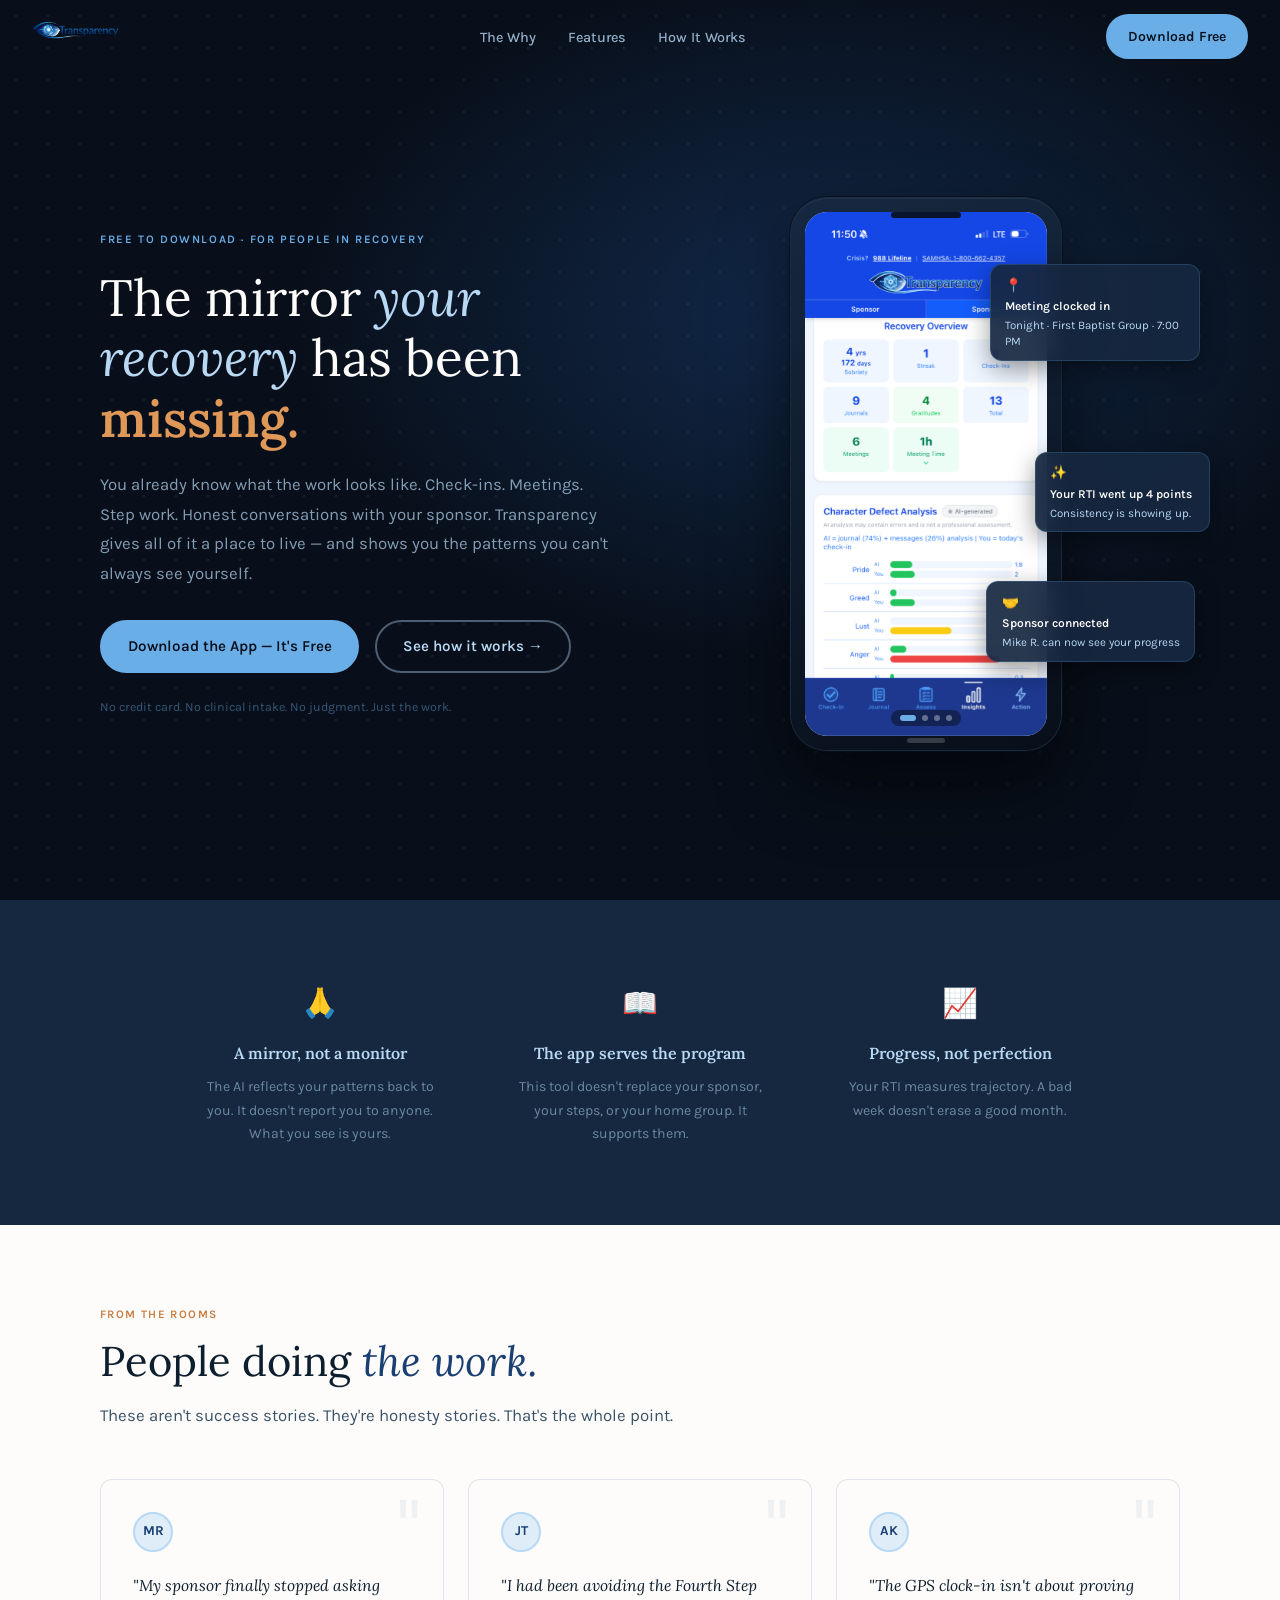
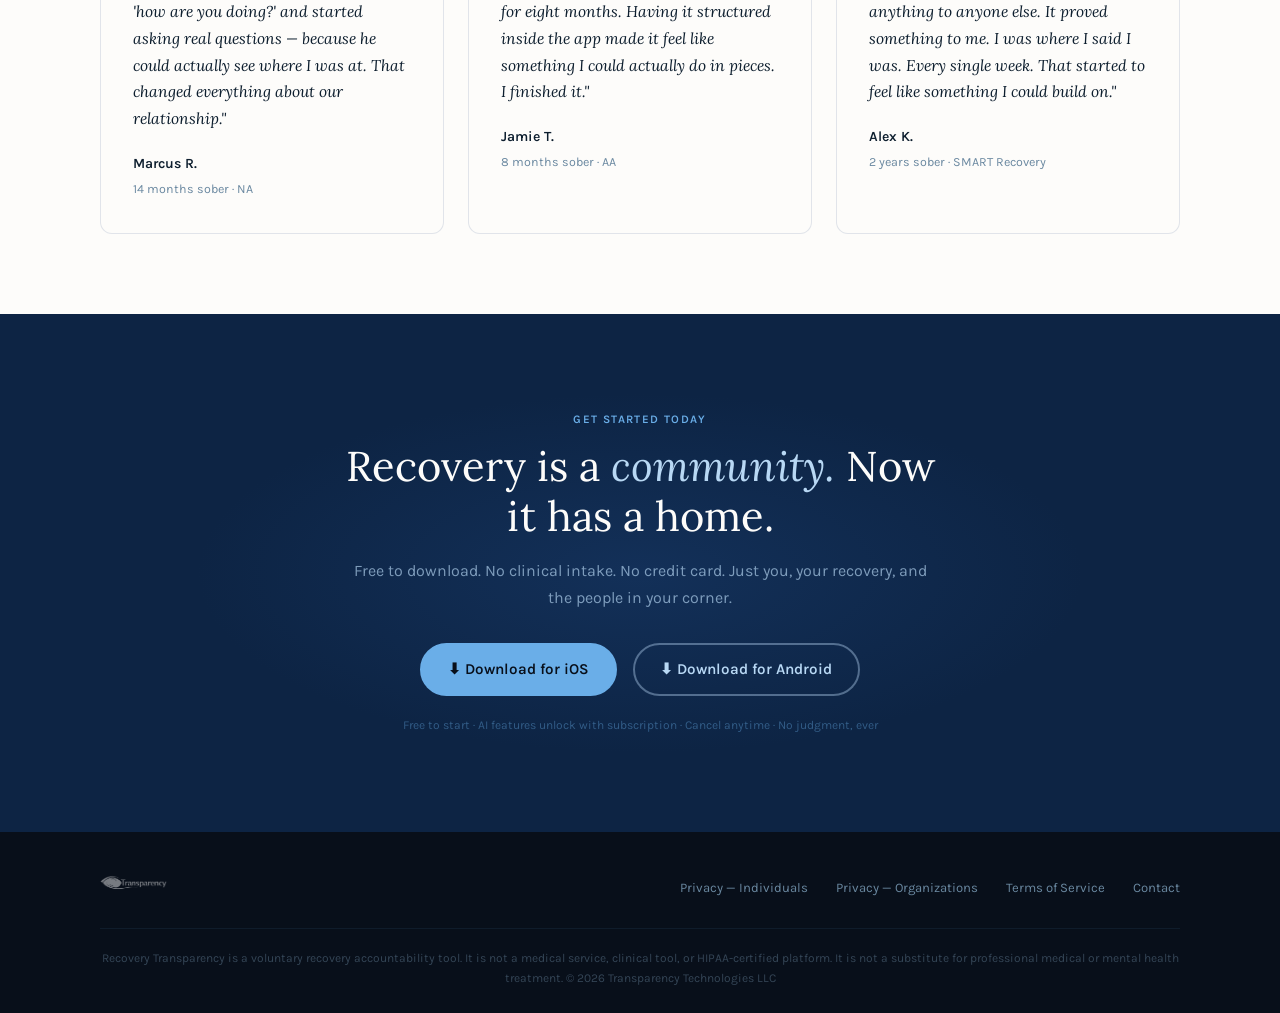
==== commit 561535d3: "feat: multi-page restructure + legal pages - Split single-page into separate pages: why.html, featur" ====
--- a/index.html
+++ b/index.html
@@ -20,14 +20,14 @@
        1. FIXED NAV
        ════════════════════════════════════════════════════════ -->
   <nav id="site-nav" aria-label="Main navigation">
-    <a href="#" class="nav-logo" aria-label="Recovery Transparency home">
+    <a href="index.html" class="nav-logo" aria-label="Recovery Transparency home">
       <img src="assets/images/logo.png" alt="Recovery Transparency" height="42" />
     </a>
 
     <ul class="nav-links" role="list">
-      <li><a href="#why">The Why</a></li>
-      <li><a href="#features">Features</a></li>
-      <li><a href="#how">How It Works</a></li>
+      <li><a href="why.html">The Why</a></li>
+      <li><a href="features.html">Features</a></li>
+      <li><a href="how-it-works.html">How It Works</a></li>
     </ul>
 
     <div class="nav-cta">
@@ -56,7 +56,7 @@
 
         <div class="hero-buttons">
           <a href="#download" class="btn btn-sky">Download the App &mdash; It's Free</a>
-          <a href="#how" class="btn btn-ghost">See how it works &darr;</a>
+          <a href="how-it-works.html" class="btn btn-ghost">See how it works &rarr;</a>
         </div>
 
         <p class="hero-footnote">No credit card. No clinical intake. No judgment. Just the work.</p>
@@ -180,225 +180,7 @@
 
 
   <!-- ════════════════════════════════════════════════════════
-       4. POTENTIAL EQUATION  (#why)
-       ════════════════════════════════════════════════════════ -->
-  <section id="why" class="potential" aria-labelledby="why-heading">
-    <div class="potential-inner">
-
-      <!-- Left: visual card -->
-      <div class="reveal">
-        <div class="defect-card">
-          <div class="defect-card-header">
-            <span>Character Defect</span>
-            <span class="arrow">&rarr;</span>
-            <span>Spiritual Principle</span>
-          </div>
-
-          <div class="defect-row">
-            <span class="defect-emoji">😤</span>
-            <span class="defect-name">Pride</span>
-            <span class="principle-name">Humility</span>
-          </div>
-
-          <div class="defect-row">
-            <span class="defect-emoji">😟</span>
-            <span class="defect-name">Fear</span>
-            <span class="principle-name">Courage</span>
-          </div>
-
-          <div class="defect-row">
-            <span class="defect-emoji">😠</span>
-            <span class="defect-name">Resentment</span>
-            <span class="principle-name">Forgiveness</span>
-          </div>
-
-          <div class="defect-row">
-            <span class="defect-emoji">🎭</span>
-            <span class="defect-name">Dishonesty</span>
-            <span class="principle-name">Honesty</span>
-          </div>
-
-          <div class="defect-row">
-            <span class="defect-emoji">💭</span>
-            <span class="defect-name">Self-pity</span>
-            <span class="principle-name">Gratitude</span>
-          </div>
-
-          <p class="friction-box">
-            The space between those two columns? That's where recovery lives. That friction is the work &mdash; and your RTI measures it.
-          </p>
-        </div>
-      </div>
-
-      <!-- Right: copy -->
-      <div class="potential-copy reveal reveal-delay-1">
-        <span class="eyebrow">The Potential Equation</span>
-        <h2 id="why-heading" class="section-title">The friction is the <em>point.</em></h2>
-
-        <p>Character defects aren't moral failures. Fear, pride, resentment &mdash; these are just the ego doing what it was built to do: protect you. The problem is, those same defenses became the thing that almost killed you.</p>
-
-        <p>Choosing a spiritual principle over a character defect is hard. It creates friction. It's supposed to. Every time you choose humility over pride, or gratitude over self-pity, that's a small act of courage that most people around you will never fully see.</p>
-
-        <blockquote>
-          <p>The AI doesn't judge the friction. It helps you map it &mdash; so you can see your progress even on the days it feels like you're standing still.</p>
-        </blockquote>
-
-        <p>That's what the Recovery Transparency Index does. It's not a score that grades your worth. It's a compass that shows you which direction you've been walking.</p>
-      </div>
-
-    </div>
-  </section>
-
-
-  <!-- ════════════════════════════════════════════════════════
-       5. FEATURES  (#features)
-       ════════════════════════════════════════════════════════ -->
-  <section id="features" class="features" aria-labelledby="features-heading">
-    <div class="features-header">
-      <span class="eyebrow">What's inside</span>
-      <h2 id="features-heading" class="section-title">Built for the work. <em>Not the paperwork.</em></h2>
-      <p class="section-lead">Every feature exists because someone in recovery needed it. Not a clinical team. Not an investor. Someone doing the work, one day at a time.</p>
-    </div>
-
-    <div class="features-grid-wrap">
-      <div class="features-grid">
-
-        <!-- Hero feature: RTI -->
-        <div class="feat-cell feat-hero reveal">
-          <div class="feat-hero-copy">
-            <span class="tag">The Core of Everything</span>
-            <h3>Recovery Transparency Index</h3>
-            <p>Your RTI is the honest answer to "how am I really doing?" It measures the alignment between how you see yourself and how you're actually showing up &mdash; in your check-ins, your meeting attendance, your step work, and your consistency over time. It's not a grade. It's a mirror.</p>
-          </div>
-
-          <div class="rti-widget">
-            <p class="rti-widget-label">Recovery Transparency Index</p>
-            <div class="rti-score-row">
-              <span class="rti-number">73</span>
-              <span class="rti-denom">/ 100</span>
-            </div>
-            <div class="rti-bar-wrap">
-              <div class="rti-bar"></div>
-            </div>
-            <p class="rti-week">Week 8 &middot; Trending upward &uarr;</p>
-          </div>
-        </div>
-
-        <!-- Feature 1 -->
-        <div class="feat-cell reveal">
-          <span class="feat-icon">✍️</span>
-          <h3>Daily Check-Ins &amp; AI Character Analysis</h3>
-          <p>Each day, select which character defects you're feeling and which spiritual principles you're practicing. The AI tracks those patterns over time &mdash; not to catch you, but to show you where the friction is actually happening.</p>
-          <span class="tag">Daily Practice</span>
-        </div>
-
-        <!-- Feature 2 -->
-        <div class="feat-cell reveal reveal-delay-1">
-          <span class="feat-icon">📓</span>
-          <h3>Journaling That Actually Listens</h3>
-          <p>Write what you'd say to your sponsor at 2am. The AI reads it privately and reflects patterns back to you &mdash; not judgment, just visibility. Your entries stay yours. No one else sees them unless you choose to share.</p>
-          <span class="tag">Private &middot; AI-Powered</span>
-        </div>
-
-        <!-- Feature 3 -->
-        <div class="feat-cell reveal reveal-delay-2">
-          <span class="feat-icon">📋</span>
-          <h3>Fourth Step Digital Inventory</h3>
-          <p>The step where most people get stuck &mdash; finally has structure. Your searching and fearless moral inventory, organized inside the app. Guided. Private. At your own pace. The 4th step is supposed to be hard, not impossible to start.</p>
-          <span class="tag">Step Work &middot; Guided</span>
-        </div>
-
-        <!-- Feature 4 -->
-        <div class="feat-cell reveal">
-          <span class="feat-icon">📍</span>
-          <h3>Building a Record of Reliability</h3>
-          <p>Clock into meetings with GPS verification. Not to prove yourself to a court or a house manager &mdash; to build a record you can point to and say: I was where I said I was. That kind of integrity compounds over time.</p>
-          <span class="tag">Verified Attendance</span>
-        </div>
-
-        <!-- Feature 5 -->
-        <div class="feat-cell reveal reveal-delay-1">
-          <span class="feat-icon">🤝</span>
-          <h3>Real Accountability with Your Sponsor</h3>
-          <p>Connect your sponsor directly. They can see your RTI score, your consistency, and your check-in history in real time. No more "doing fine" as a complete update. Now the conversation can go somewhere.</p>
-          <span class="tag">Sponsor Connection</span>
-        </div>
-
-        <!-- Feature 6 -->
-        <div class="feat-cell reveal reveal-delay-2">
-          <span class="feat-icon">🏠</span>
-          <h3>Your House, Connected</h3>
-          <p>Join your sober living community with an invite code. Stay accountable to the people you're living alongside &mdash; the ones who see you at your best and your worst.</p>
-          <span class="tag">Community</span>
-        </div>
-
-        <!-- Feature 7 -->
-        <div class="feat-cell reveal">
-          <span class="feat-icon">🌱</span>
-          <h3>Service Work Matching</h3>
-          <p>Service is one of the most powerful things you can do for your recovery. Find opportunities in your area easily &mdash; because showing up for others has a way of keeping you sober.</p>
-          <span class="tag">Give Back</span>
-        </div>
-
-        <!-- Feature 8 -->
-        <div class="feat-cell reveal reveal-delay-1">
-          <span class="feat-icon">🔍</span>
-          <h3>Honest Reflection</h3>
-          <p>The app helps you notice your own patterns before they turn into something you regret. Not surveillance. A heads-up from yourself to yourself &mdash; before the old thinking gets a foothold.</p>
-          <span class="tag">Self-Awareness</span>
-        </div>
-
-      </div><!-- /features-grid -->
-    </div><!-- /features-grid-wrap -->
-  </section>
-
-
-  <!-- ════════════════════════════════════════════════════════
-       6. HOW IT WORKS  (#how)
-       ════════════════════════════════════════════════════════ -->
-  <section id="how" class="how-it-works" aria-labelledby="how-heading">
-    <div class="how-header">
-      <span class="eyebrow">Getting started</span>
-      <h2 id="how-heading" class="section-title">Low pressure. <em>High honesty.</em></h2>
-      <p class="section-lead">You don't have to have it all figured out to start. Four steps to get you in the door.</p>
-    </div>
-
-    <div class="steps-grid">
-
-      <div class="step-item reveal">
-        <div class="step-circle">1</div>
-        <h3 class="step-title">Create Your Account</h3>
-        <p class="step-body">Sign up free. No credit card. No intake questionnaire. Explore at your own pace. AI features are there when you're ready &mdash; not a wall blocking the door.</p>
-        <span class="step-note">Takes 2 minutes</span>
-      </div>
-
-      <div class="step-item reveal reveal-delay-1">
-        <div class="step-circle">2</div>
-        <h3 class="step-title">Do Your Daily Check-In</h3>
-        <p class="step-body">Pick the defects you're sitting with. Pick the principles you're reaching for. Write something honest. That's it. The AI handles the pattern work.</p>
-        <span class="step-note">5 minutes a day</span>
-      </div>
-
-      <div class="step-item reveal reveal-delay-2">
-        <div class="step-circle">3</div>
-        <h3 class="step-title">Connect Your People</h3>
-        <p class="step-body">Link your sponsor. Join your sober house. Start clocking into your home group. Build the community layer around your recovery &mdash; all in one place.</p>
-        <span class="step-note">Invite code or direct link</span>
-      </div>
-
-      <div class="step-item reveal reveal-delay-3">
-        <div class="step-circle">4</div>
-        <h3 class="step-title">Watch the Pattern Emerge</h3>
-        <p class="step-body">Your RTI builds over time. Week by week, you'll see what's actually moving &mdash; even when it doesn't feel like it in the moment.</p>
-        <span class="step-note">Week by week</span>
-      </div>
-
-    </div>
-  </section>
-
-
-  <!-- ════════════════════════════════════════════════════════
-       7. TESTIMONIALS
+       4. TESTIMONIALS
        ════════════════════════════════════════════════════════ -->
   <section class="testimonials" aria-labelledby="testimonials-heading">
     <div class="test-header">
@@ -475,7 +257,7 @@
        ════════════════════════════════════════════════════════ -->
   <footer aria-label="Site footer">
     <div class="footer-top">
-      <a href="#" class="footer-logo" aria-label="Recovery Transparency home">
+      <a href="index.html" class="footer-logo" aria-label="Recovery Transparency home">
         <img
           src="assets/images/logo.png"
           alt="Recovery Transparency"
@@ -485,9 +267,10 @@
       </a>
 
       <nav class="footer-links" aria-label="Footer navigation">
-        <a href="#">Privacy Policy</a>
-        <a href="#">Terms of Service</a>
-        <a href="#">Contact</a>
+        <a href="privacy-individual.html">Privacy &mdash; Individuals</a>
+        <a href="privacy-organizations.html">Privacy &mdash; Organizations</a>
+        <a href="terms.html">Terms of Service</a>
+        <a href="contact.html">Contact</a>
       </nav>
     </div>
 
--- a/css/styles.css
+++ b/css/styles.css
@@ -400,7 +400,7 @@
 /* Phone frame */
 .phone-frame {
   width: 270px;
-  height: 545px;
+  height: 552px; /* 545→552: corrected for iPhone 9:19.5 aspect ratio */
   background: linear-gradient(160deg, var(--color-slate) 0%, var(--color-night) 100%);
   border-radius: 36px;
   padding: 14px;
@@ -412,6 +412,20 @@
   position: relative;
   z-index: 2;
   flex-shrink: 0;
+}
+
+/* Home indicator bar (bottom bezel) */
+.phone-frame::after {
+  content: '';
+  position: absolute;
+  bottom: 7px;
+  left: 50%;
+  transform: translateX(-50%);
+  width: 38px;
+  height: 5px;
+  background: rgba(255, 255, 255, 0.18);
+  border-radius: 3px;
+  z-index: 3;
 }
 
 /* Notch */
@@ -431,7 +445,7 @@
 .phone-screen {
   width: 100%;
   height: 100%;
-  border-radius: 24px;
+  border-radius: 22px; /* 24→22: matches 36px frame − 14px padding */
   overflow: hidden;
   position: relative;
   background: var(--color-pale);
@@ -452,6 +466,7 @@
   inset: 0;
   opacity: 0;
   transition: opacity 0.7s ease;
+  will-change: opacity;
 }
 
 .screen-slide.active {
@@ -459,6 +474,7 @@
 }
 
 .screen-slide img {
+  display: block;
   width: 100%;
   height: 100%;
   object-fit: cover;
@@ -468,26 +484,33 @@
 /* Carousel dots */
 .screen-dots {
   position: absolute;
-  bottom: 8px;
+  bottom: 10px;
   left: 50%;
   transform: translateX(-50%);
   display: flex;
-  gap: 5px;
-  z-index: 5;
+  gap: 6px;
+  z-index: 6;
+  background: rgba(8, 15, 26, 0.5);
+  backdrop-filter: blur(8px);
+  -webkit-backdrop-filter: blur(8px);
+  padding: 5px 9px;
+  border-radius: 20px;
 }
 
 .screen-dot {
-  width: 5px;
-  height: 5px;
+  width: 6px;
+  height: 6px;
   border-radius: 50%;
   background: rgba(255,255,255,0.35);
   cursor: pointer;
-  transition: background 0.3s;
+  transition: background 0.3s, width 0.3s, border-radius 0.3s;
   border: none;
   padding: 0;
 }
 
 .screen-dot.active {
+  width: 16px;
+  border-radius: 3px;
   background: var(--color-sky);
 }
 
@@ -1315,3 +1338,267 @@
     padding: 4rem 1.25rem;
   }
 }
+
+/* ── PAGE HERO (inner-page banner) ───────────────────────── */
+.page-hero {
+  background: var(--color-night);
+  position: relative;
+  overflow: hidden;
+  padding: 8rem 2rem 5rem;
+}
+
+.page-hero::before {
+  content: '';
+  position: absolute;
+  inset: 0;
+  background: radial-gradient(ellipse 70% 60% at 50% 40%, rgba(26, 63, 114, 0.5) 0%, transparent 70%);
+  pointer-events: none;
+}
+
+.page-hero::after {
+  content: '';
+  position: absolute;
+  inset: 0;
+  background-image: radial-gradient(circle, rgba(106, 174, 232, 0.12) 1px, transparent 1px);
+  background-size: 32px 32px;
+  pointer-events: none;
+}
+
+.page-hero-inner {
+  position: relative;
+  z-index: 1;
+  max-width: var(--container-max);
+  margin: 0 auto;
+  width: 100%;
+}
+
+.page-hero .section-title {
+  color: var(--color-white);
+  font-size: clamp(2rem, 4.5vw, 3.2rem);
+}
+
+.page-hero .section-title em {
+  color: var(--color-sky);
+}
+
+.page-hero .section-lead {
+  color: rgba(184, 216, 244, 0.7);
+  margin-top: 0.5rem;
+}
+
+@media (max-width: 480px) {
+  .page-hero {
+    padding: 6rem 1.25rem 3rem;
+  }
+}
+
+/* Active nav link */
+.nav-links a[aria-current="page"] {
+  opacity: 1;
+  color: var(--color-sky);
+}
+
+/* ── LEGAL PAGES ──────────────────────────────────────────── */
+.legal-section {
+  background: var(--color-paper);
+  padding: var(--section-pad);
+}
+
+.legal-inner {
+  max-width: 800px;
+  margin: 0 auto;
+}
+
+.legal-tabs {
+  display: flex;
+  gap: 0;
+  margin-bottom: 2.5rem;
+  border-bottom: 2px solid rgba(26, 63, 114, 0.12);
+}
+
+.legal-tab {
+  padding: 0.65rem 1.4rem;
+  font-family: var(--font-body);
+  font-size: 0.9rem;
+  font-weight: 600;
+  background: transparent;
+  border: none;
+  border-bottom: 3px solid transparent;
+  margin-bottom: -2px;
+  cursor: pointer;
+  color: var(--color-text-soft);
+  transition: color 0.2s, border-color 0.2s;
+}
+
+.legal-tab:hover {
+  color: var(--color-brand-blue);
+}
+
+.legal-tab.active {
+  color: var(--color-brand-blue);
+  border-bottom-color: var(--color-brand-blue);
+}
+
+.legal-doc {
+  display: none;
+}
+
+.legal-doc.active {
+  display: block;
+}
+
+.legal-date {
+  font-size: 0.78rem;
+  color: var(--color-text-soft);
+  margin-bottom: 2.5rem;
+  display: block;
+}
+
+.legal-doc h2 {
+  font-family: var(--font-display);
+  font-size: 1.35rem;
+  font-weight: 600;
+  color: var(--color-text-dark);
+  margin: 2.5rem 0 0.6rem;
+  padding-top: 2rem;
+  border-top: 1px solid rgba(26, 63, 114, 0.08);
+}
+
+.legal-doc h2:first-of-type {
+  margin-top: 0;
+  padding-top: 0;
+  border-top: none;
+}
+
+.legal-doc h3 {
+  font-family: var(--font-body);
+  font-size: 1rem;
+  font-weight: 700;
+  color: var(--color-text-dark);
+  margin: 1.5rem 0 0.4rem;
+  text-transform: uppercase;
+  letter-spacing: 0.04em;
+  font-size: 0.8rem;
+}
+
+.legal-doc p {
+  font-size: 0.93rem;
+  color: var(--color-text-mid);
+  line-height: 1.78;
+  margin-bottom: 0.9rem;
+}
+
+.legal-doc ul {
+  padding-left: 1.4rem;
+  margin-bottom: 1rem;
+}
+
+.legal-doc ul li {
+  font-size: 0.93rem;
+  color: var(--color-text-mid);
+  line-height: 1.7;
+  margin-bottom: 0.35rem;
+  list-style: disc;
+}
+
+.legal-caps {
+  font-size: 0.86rem;
+  color: var(--color-text-mid);
+  line-height: 1.72;
+  font-weight: 500;
+  margin-bottom: 0.9rem;
+}
+
+/* ── CONTACT PAGE ─────────────────────────────────────────── */
+.contact-section {
+  background: var(--color-paper);
+  padding: var(--section-pad);
+}
+
+.contact-card {
+  max-width: 560px;
+  margin: 0 auto;
+  background: var(--color-white);
+  border-radius: var(--radius);
+  border: 1px solid rgba(26, 63, 114, 0.1);
+  box-shadow: 0 4px 24px rgba(13, 36, 68, 0.07);
+  padding: 2.5rem 2rem;
+  text-align: center;
+}
+
+.contact-card img {
+  height: 40px;
+  width: auto;
+  margin: 0 auto 1.5rem;
+}
+
+.contact-card h2 {
+  font-family: var(--font-display);
+  font-size: 1.3rem;
+  font-weight: 600;
+  color: var(--color-text-dark);
+  margin-bottom: 0.6rem;
+}
+
+.contact-card p {
+  font-size: 0.94rem;
+  color: var(--color-text-mid);
+  line-height: 1.7;
+  margin-bottom: 1.25rem;
+}
+
+.contact-email {
+  display: inline-block;
+  font-size: 0.95rem;
+  font-weight: 600;
+  color: var(--color-brand-blue);
+  text-decoration: underline;
+  text-underline-offset: 3px;
+  margin-bottom: 0.5rem;
+  transition: color 0.2s;
+}
+
+.contact-email:hover {
+  color: var(--color-interactive);
+}
+
+.contact-note {
+  font-size: 0.78rem;
+  color: var(--color-text-soft);
+  margin-bottom: 0;
+}
+
+.crisis-box {
+  background: rgba(200, 120, 58, 0.07);
+  border: 1px solid rgba(200, 120, 58, 0.22);
+  border-radius: var(--radius-sm);
+  padding: 1.1rem 1.25rem;
+  margin-top: 1.75rem;
+  text-align: left;
+}
+
+.crisis-box h3 {
+  color: var(--color-amber);
+  font-size: 0.75rem;
+  font-weight: 700;
+  text-transform: uppercase;
+  letter-spacing: 0.1em;
+  margin-bottom: 0.6rem;
+}
+
+.crisis-box ul {
+  list-style: none;
+  padding: 0;
+  margin: 0;
+}
+
+.crisis-box ul li {
+  font-size: 0.87rem;
+  color: var(--color-text-mid);
+  line-height: 1.6;
+  padding: 0.2rem 0;
+}
+
+.crisis-box ul li strong {
+  color: var(--color-text-dark);
+}
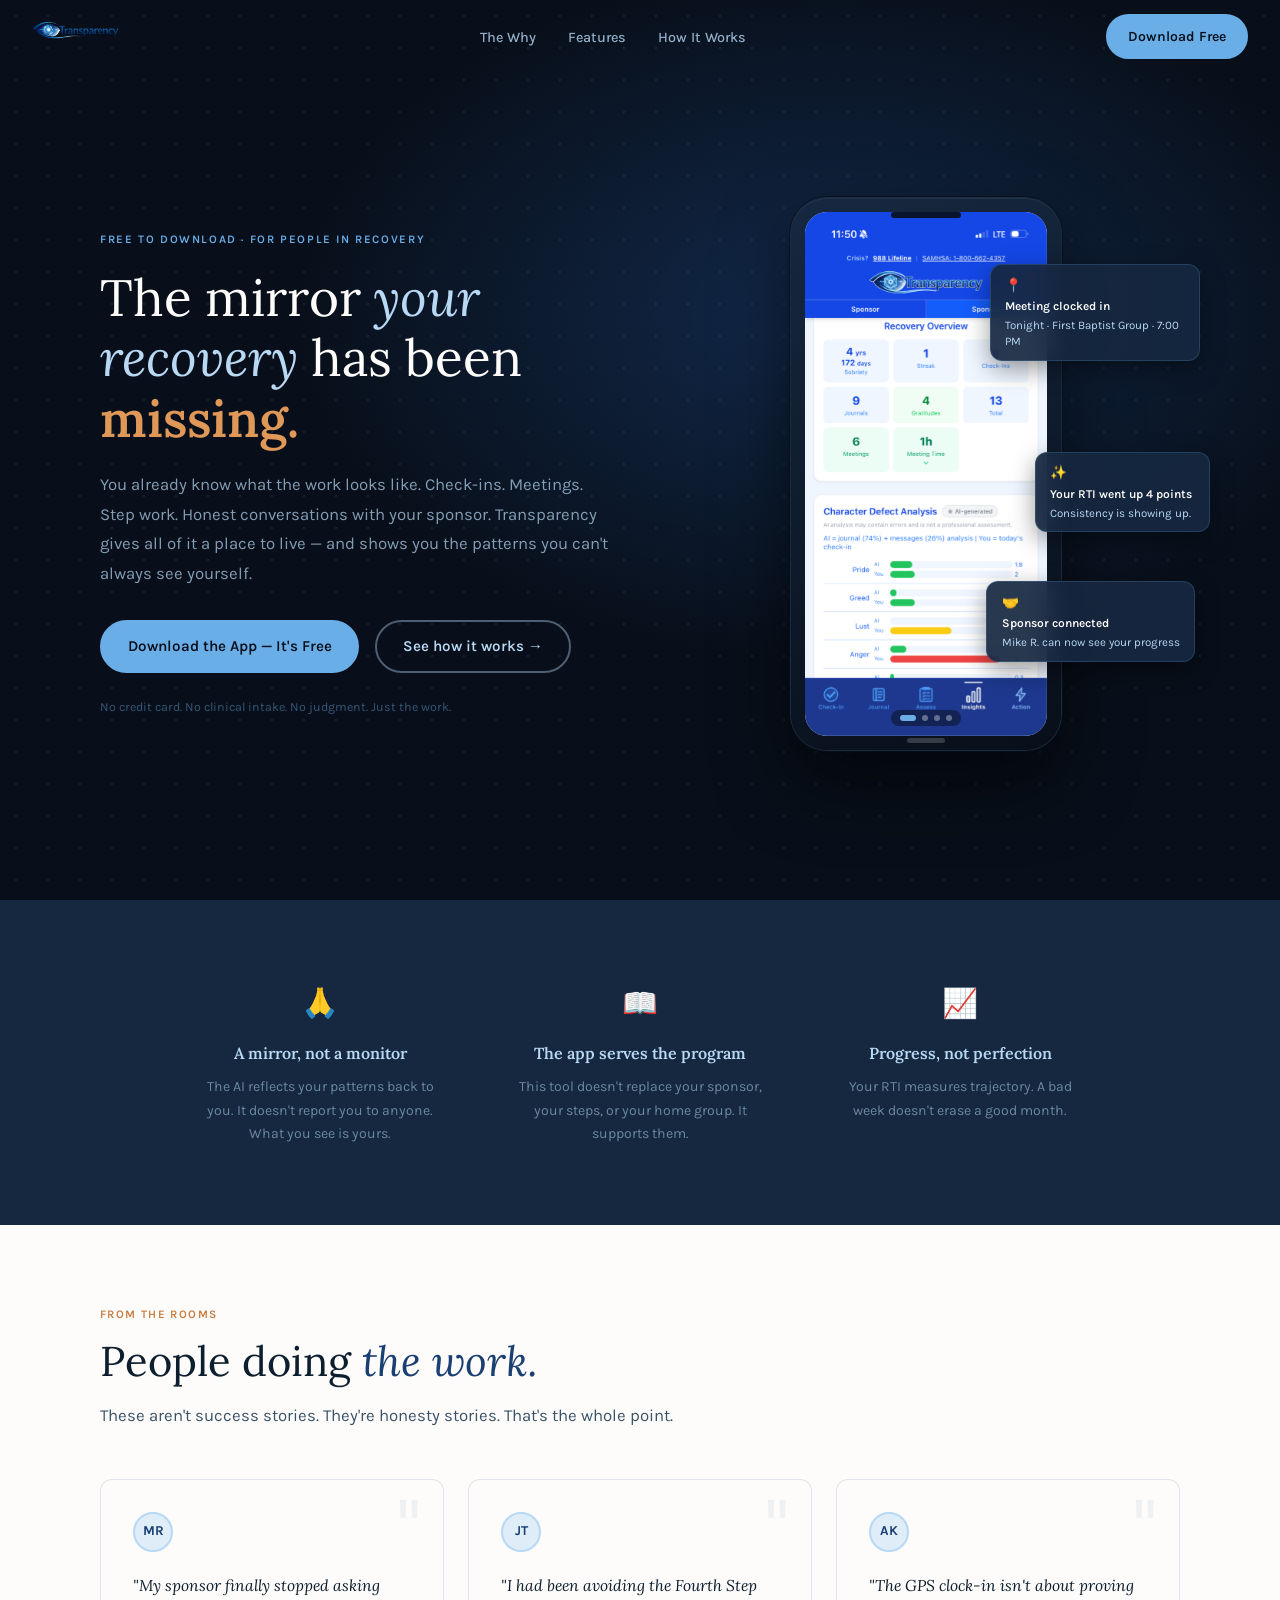
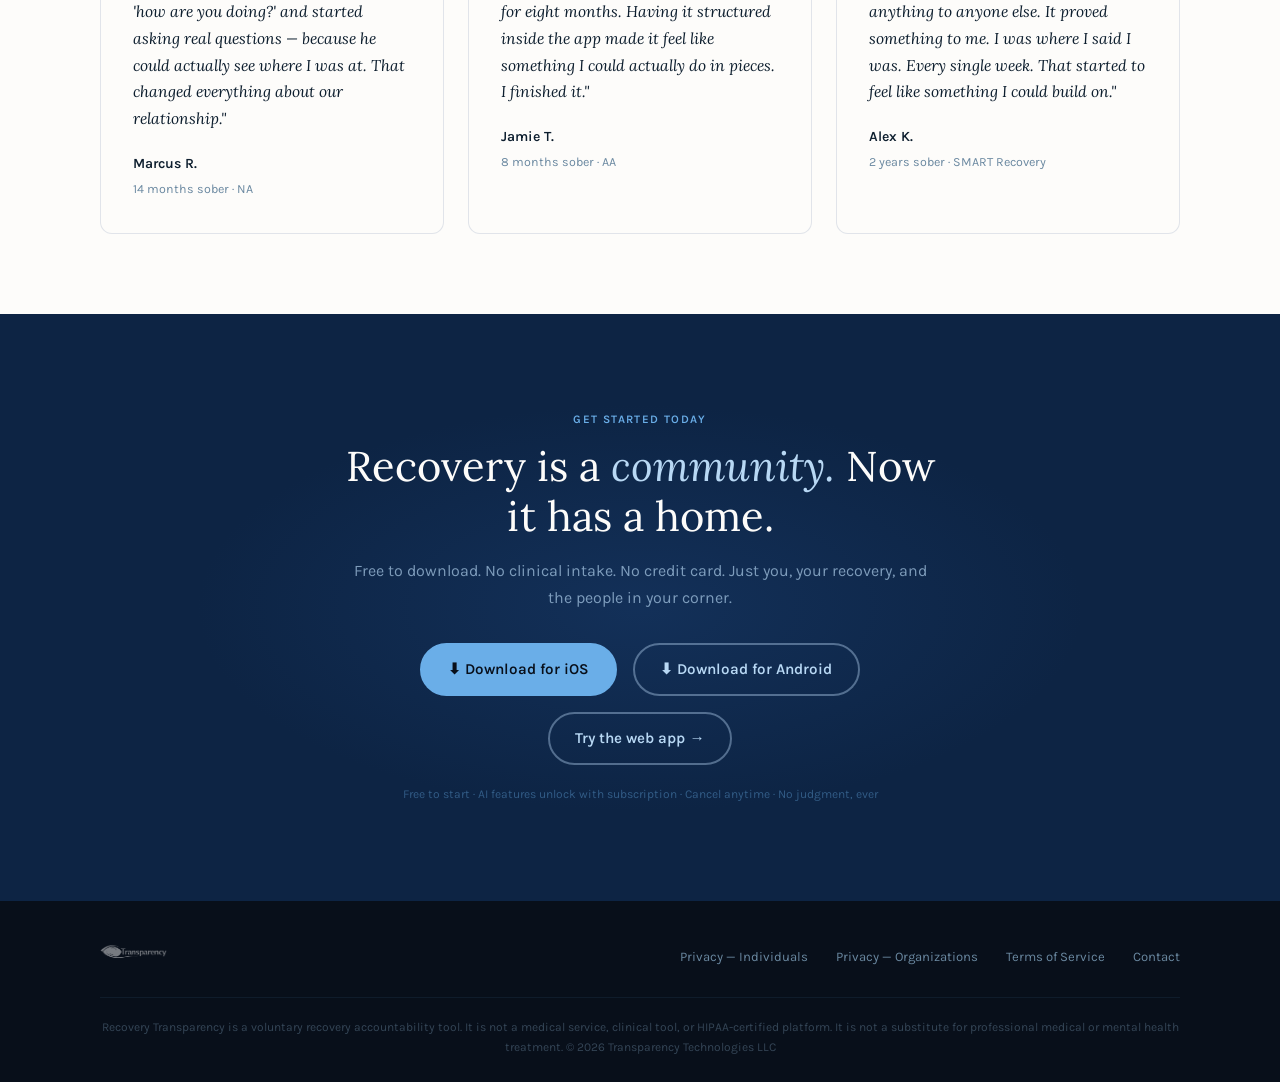
==== commit 381a7cca: "feat: SEO pass on index.html + add sitemap.xml - Replace <title> with keyword-rich "Sobriety Tracker" ====
--- a/index.html
+++ b/index.html
@@ -3,8 +3,48 @@
 <head>
   <meta charset="UTF-8" />
   <meta name="viewport" content="width=device-width, initial-scale=1.0" />
-  <meta name="description" content="Recovery Transparency — the accountability app built for people doing the work. Track your recovery, connect with your sponsor, and see your patterns with the Recovery Transparency Index." />
-  <title>Recovery Transparency — The Mirror Your Recovery Has Been Missing</title>
+  <title>Sobriety Tracker &amp; Recovery Accountability App | Recovery Transparency</title>
+  <meta name="description" content="Recovery Transparency is the free sobriety tracker and recovery accountability app built for people in 12-step programs. Track check-ins, Fourth Step inventory, meetings, and your Recovery Transparency Index (RTI)." />
+  <link rel="canonical" href="https://jervin1616.github.io/RTT/" />
+
+  <!-- Open Graph -->
+  <meta property="og:title" content="Sobriety Tracker &amp; Recovery Accountability App | Recovery Transparency" />
+  <meta property="og:description" content="Free sobriety tracker and recovery accountability app. Track check-ins, meetings, Fourth Step inventory, and your RTI score. Built for people doing the work." />
+  <meta property="og:type" content="website" />
+  <meta property="og:url" content="https://jervin1616.github.io/RTT/" />
+  <meta property="og:image" content="https://jervin1616.github.io/RTT/assets/images/og-image.png" />
+  <meta property="og:site_name" content="Recovery Transparency" />
+
+  <!-- Twitter Card -->
+  <meta name="twitter:card" content="summary_large_image" />
+  <meta name="twitter:title" content="Sobriety Tracker &amp; Recovery Accountability App | Recovery Transparency" />
+  <meta name="twitter:description" content="Free sobriety tracker and recovery accountability app. Track check-ins, meetings, Fourth Step inventory, and your RTI score." />
+  <meta name="twitter:image" content="https://jervin1616.github.io/RTT/assets/images/og-image.png" />
+
+  <!-- Structured Data -->
+  <script type="application/ld+json">
+  {
+    "@context": "https://schema.org",
+    "@type": "SoftwareApplication",
+    "name": "Recovery Transparency",
+    "operatingSystem": "iOS, Android",
+    "applicationCategory": "HealthApplication",
+    "offers": {
+      "@type": "Offer",
+      "price": "0",
+      "priceCurrency": "USD"
+    },
+    "description": "Recovery Transparency is a free sobriety tracker and recovery accountability app for people in 12-step programs. Features include daily check-ins, Fourth Step inventory, meeting GPS clock-in, sponsor connectivity, and the Recovery Transparency Index (RTI) assessment.",
+    "url": "https://jervin1616.github.io/RTT/",
+    "publisher": {
+      "@type": "Organization",
+      "name": "Transparency Technologies LLC"
+    }
+  }
+  </script>
+
+  <!-- Sitemap -->
+  <link rel="sitemap" type="application/xml" href="/RTT/sitemap.xml" />
 
   <!-- Google Fonts -->
   <link rel="preconnect" href="https://fonts.googleapis.com" />
@@ -79,7 +119,7 @@
               <div class="screen-slide active">
                 <img
                   src="assets/images/screenshots/screen-insights.png"
-                  alt="Recovery Overview — sobriety counter, check-ins, meetings, and character defect analysis"
+                  alt="Recovery Transparency app — sobriety tracker dashboard with check-in streaks and character defect analysis"
                   loading="eager"
                 />
               </div>
@@ -89,7 +129,7 @@
               <div class="screen-slide">
                 <img
                   src="assets/images/screenshots/screen-assess.png"
-                  alt="RTI Assessment — weekly recovery scores across Resolve, Acceptance, Self-Worth, and Program Engagement"
+                  alt="Recovery Transparency Index assessment — weekly RTI scores across Resolve, Acceptance, Self-Worth, and Program Engagement"
                   loading="lazy"
                 />
               </div>
@@ -99,7 +139,7 @@
               <div class="screen-slide">
                 <img
                   src="assets/images/screenshots/screen-checkin.png"
-                  alt="Meeting Attendance — GPS verified clock-in with live timer"
+                  alt="GPS meeting attendance tracker — clock in to AA or NA meetings with live timer verification"
                   loading="lazy"
                 />
               </div>
@@ -109,7 +149,7 @@
               <div class="screen-slide">
                 <img
                   src="assets/images/screenshots/screen-step4.png"
-                  alt="Fourth Step Inventory — structured resentments, fears, and sex inventory"
+                  alt="Fourth Step inventory app — structured resentments, fears, and sex inventory for 12-step work"
                   loading="lazy"
                 />
               </div>
@@ -159,19 +199,19 @@
 
       <div class="phil-item reveal">
         <span class="phil-icon">🙏</span>
-        <p class="phil-title">A mirror, not a monitor</p>
+        <h3 class="phil-title">A mirror, not a monitor</h3>
         <p class="phil-body">The AI reflects your patterns back to you. It doesn't report you to anyone. What you see is yours.</p>
       </div>
 
       <div class="phil-item reveal reveal-delay-1">
         <span class="phil-icon">📖</span>
-        <p class="phil-title">The app serves the program</p>
+        <h3 class="phil-title">The app serves the program</h3>
         <p class="phil-body">This tool doesn't replace your sponsor, your steps, or your home group. It supports them.</p>
       </div>
 
       <div class="phil-item reveal reveal-delay-2">
         <span class="phil-icon">📈</span>
-        <p class="phil-title">Progress, not perfection</p>
+        <h3 class="phil-title">Progress, not perfection</h3>
         <p class="phil-body">Your RTI measures trajectory. A bad week doesn't erase a good month.</p>
       </div>
 
@@ -245,6 +285,7 @@
         <a href="#" class="btn btn-sky">&#11015; Download for iOS</a>
         <!-- Replace href="#" with your Google Play URL when available -->
         <a href="#" class="btn btn-ghost">&#11015; Download for Android</a>
+        <a href="https://app.transparencytechnologies.ai/" target="_blank" rel="noopener" class="btn btn-ghost">Try the web app &rarr;</a>
       </div>
 
       <p class="cta-fine">Free to start &middot; AI features unlock with subscription &middot; Cancel anytime &middot; No judgment, ever</p>
--- a/css/styles.css
+++ b/css/styles.css
@@ -1602,3 +1602,30 @@
 .crisis-box ul li strong {
   color: var(--color-text-dark);
 }
+
+/* ── LEGAL CROSS-REFERENCE CALLOUT ───────────────────────── */
+.legal-also {
+  display: flex;
+  align-items: baseline;
+  gap: 0.5rem;
+  background: rgba(106, 174, 232, 0.07);
+  border: 1px solid rgba(106, 174, 232, 0.2);
+  border-radius: var(--radius-sm);
+  padding: 0.7rem 1rem;
+  margin-bottom: 2rem;
+  font-size: 0.85rem;
+  color: var(--color-text-mid);
+  line-height: 1.65;
+}
+
+.legal-also a {
+  color: var(--color-brand-blue);
+  font-weight: 600;
+  text-decoration: underline;
+  text-underline-offset: 2px;
+  transition: color 0.2s;
+}
+
+.legal-also a:hover {
+  color: var(--color-interactive);
+}
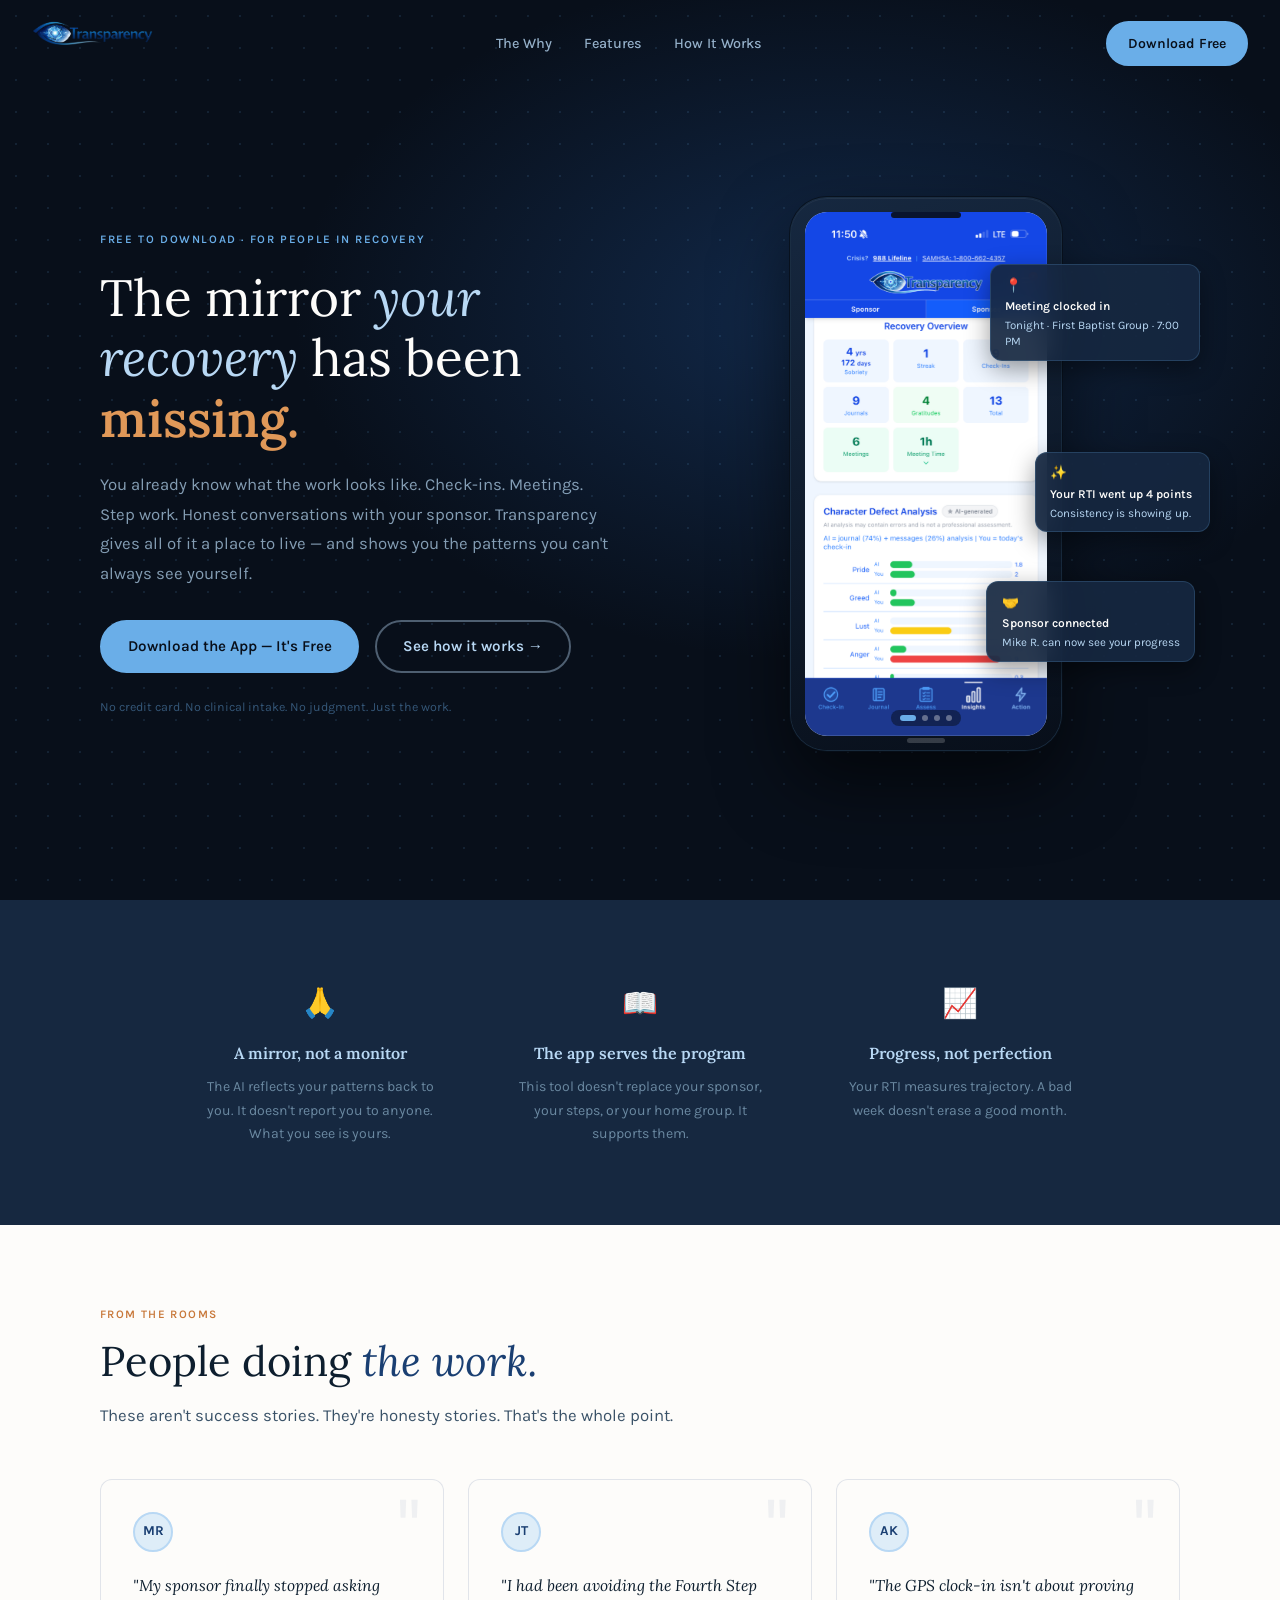
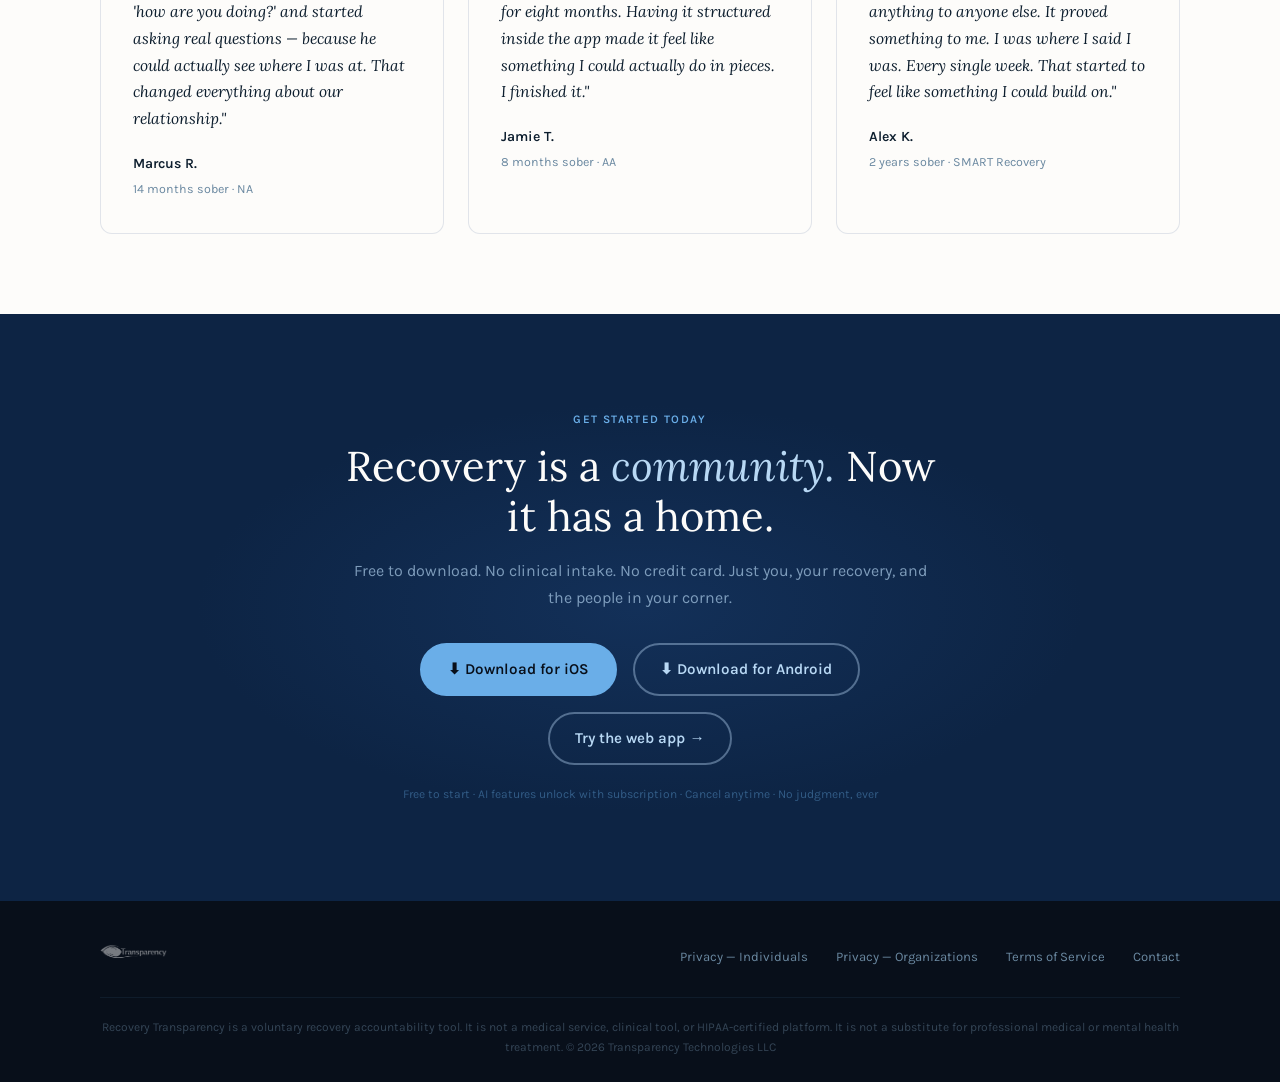
==== commit 0f2c26e4: "style: increase nav logo size (42→58px desktop, 36→48px mobile) https://claude.ai/code/session_013iV" ====
--- a/index.html
+++ b/index.html
@@ -61,7 +61,7 @@
        ════════════════════════════════════════════════════════ -->
   <nav id="site-nav" aria-label="Main navigation">
     <a href="index.html" class="nav-logo" aria-label="Recovery Transparency home">
-      <img src="assets/images/logo.png" alt="Recovery Transparency" height="42" />
+      <img src="assets/images/logo.png" alt="Recovery Transparency" height="58" />
     </a>
 
     <ul class="nav-links" role="list">
--- a/css/styles.css
+++ b/css/styles.css
@@ -253,7 +253,7 @@
 }
 
 .nav-logo img {
-  height: 42px;
+  height: 58px;
   width: auto;
   display: block;
 }
@@ -1320,7 +1320,7 @@
   }
 
   .nav-logo img {
-    height: 36px;
+    height: 48px;
   }
 }
 
